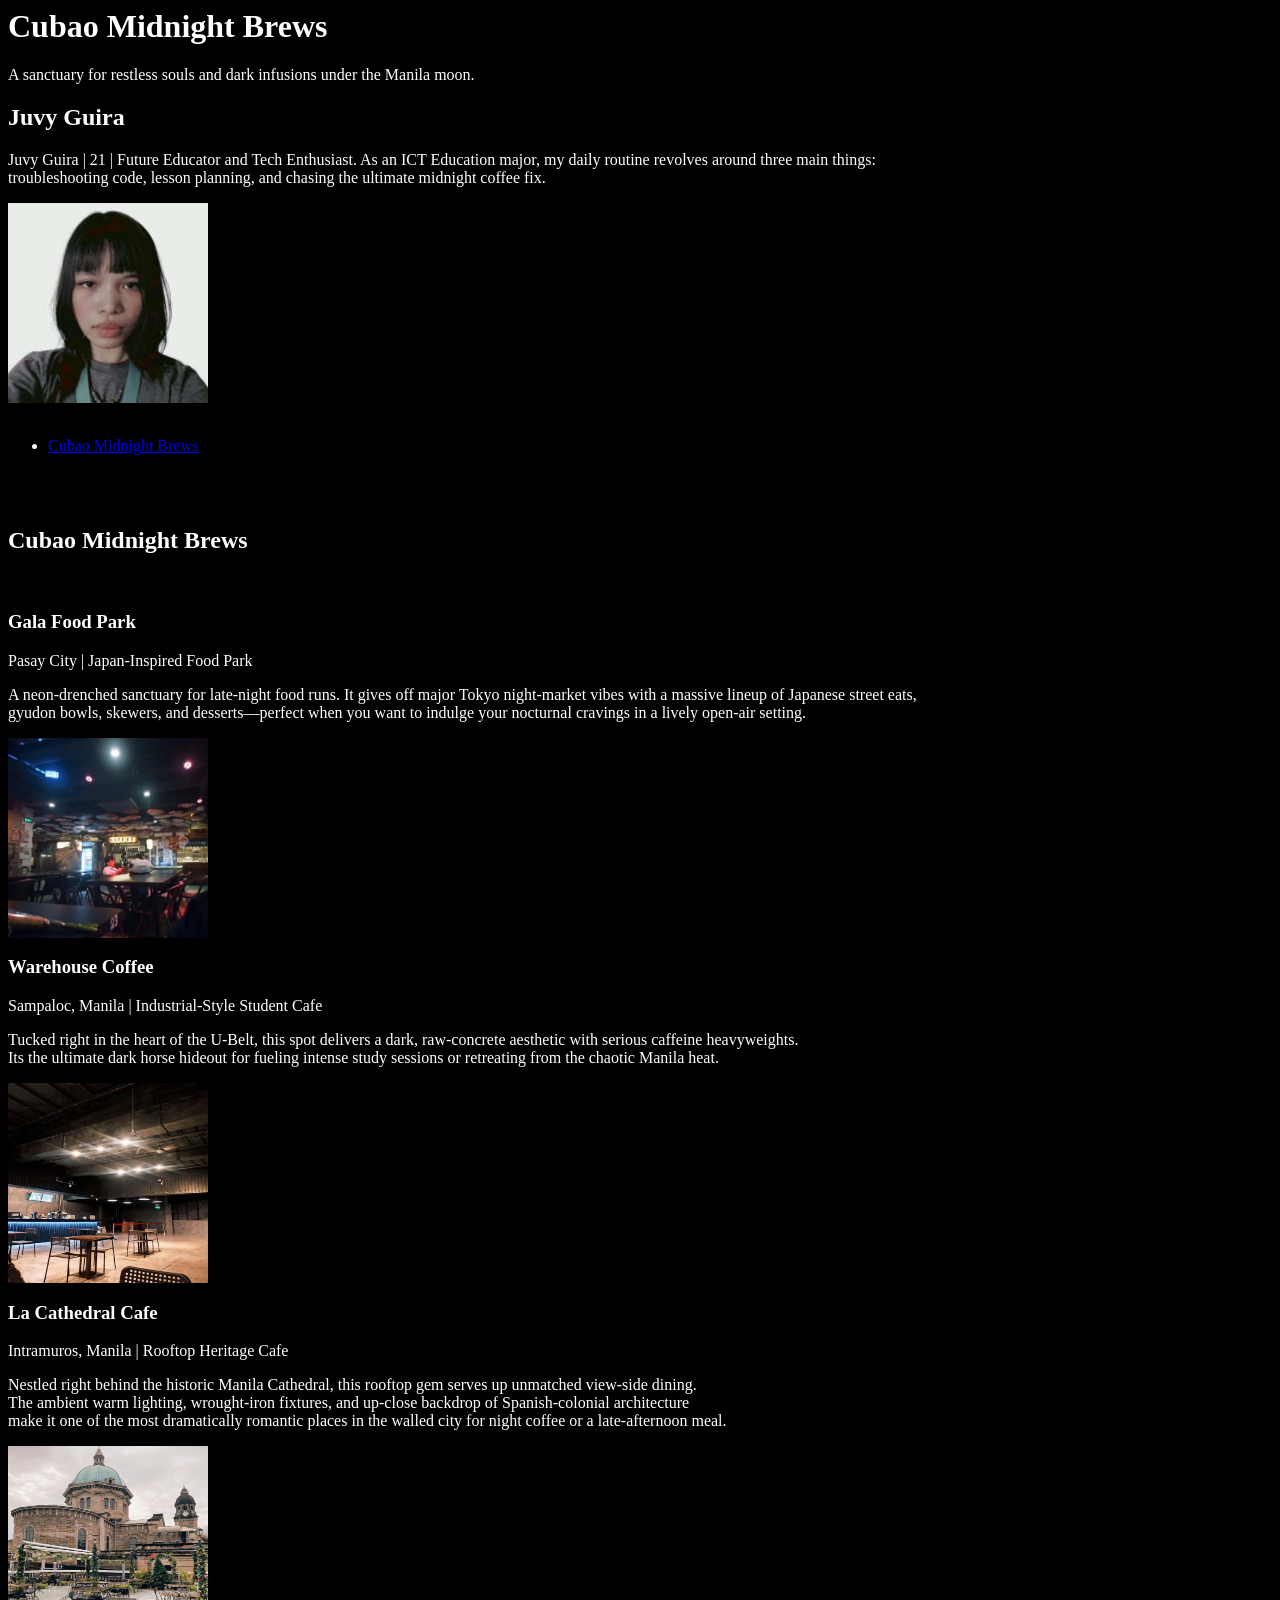
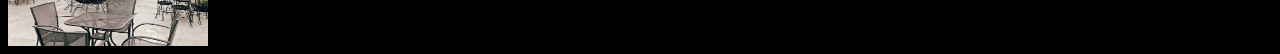
==== index.html @ b95cc6a6 "i added a background color and text color to the body of the HTML document. The background is set to" ====
<!-- the first part -->

<body style="background-color: black; color: white;"> </body>

    <h1>Cubao Midnight Brews</h1>
    <p>A sanctuary for restless souls and dark infusions under the Manila moon.</p>

    <section>
        <h2>Juvy Guira</h2>
        <p>Juvy Guira | 21 | Future Educator and Tech Enthusiast. As an ICT Education major, my daily routine revolves around three main things: 
            <br> troubleshooting code, lesson planning, and chasing the ultimate midnight coffee fix.</p>
        <img src="juvy_guira.jpg" alt="Juvy Guira" style="width:200px; height:200px;">
    </section>

    <br>

    <ul>
        <li><a href="https://coleentajima1405.github.io/cubao-midnight-brews/">Cubao Midnight Brews</a></li>
    </ul>
    <br>
     <br>

     <!-- the 2nd part | recommended places by me -->
     <h2>Cubao Midnight Brews</h2>
      <br>

      <article>
  <h3>Gala Food Park</h3>
  <p>Pasay City | Japan-Inspired Food Park</p>
  <p>A neon-drenched sanctuary for late-night food runs. It gives off major Tokyo night-market vibes with a massive lineup of Japanese street eats, 
    <br>gyudon bowls, skewers, and desserts—perfect when you want to indulge your nocturnal cravings in a lively open-air setting.</p>
  <img src="gala_food_park.jpg" alt="Gala Food Park" style="width:200px; height:200px;">
</article>

<article>
  <h3>Warehouse Coffee</h3>
  <p>Sampaloc, Manila | Industrial-Style Student Cafe</p>
  <p>Tucked right in the heart of the U-Belt, this spot delivers a dark, raw-concrete aesthetic with serious caffeine heavyweights. 
    <br> Its the ultimate dark horse hideout for fueling intense study sessions or retreating from the chaotic Manila heat.</p>
  <img src="warehouse_coffee.jpg" alt="Warehouse Coffee" style="width:200px; height:200px;">
</article>

<article>
  <h3>La Cathedral Cafe</h3>
  <p>Intramuros, Manila | Rooftop Heritage Cafe</p>
  <p>Nestled right behind the historic Manila Cathedral, this rooftop gem serves up unmatched view-side dining. 
    <br> The ambient warm lighting, wrought-iron fixtures, and up-close backdrop of Spanish-colonial architecture 
    <br>make it one of the most dramatically romantic places in the walled city for night coffee or a late-afternoon meal.</p>
  <img src="la_cathedral.jpg" alt="La Cathedral Cafe" style="width:200px; height:200px;">
</article>
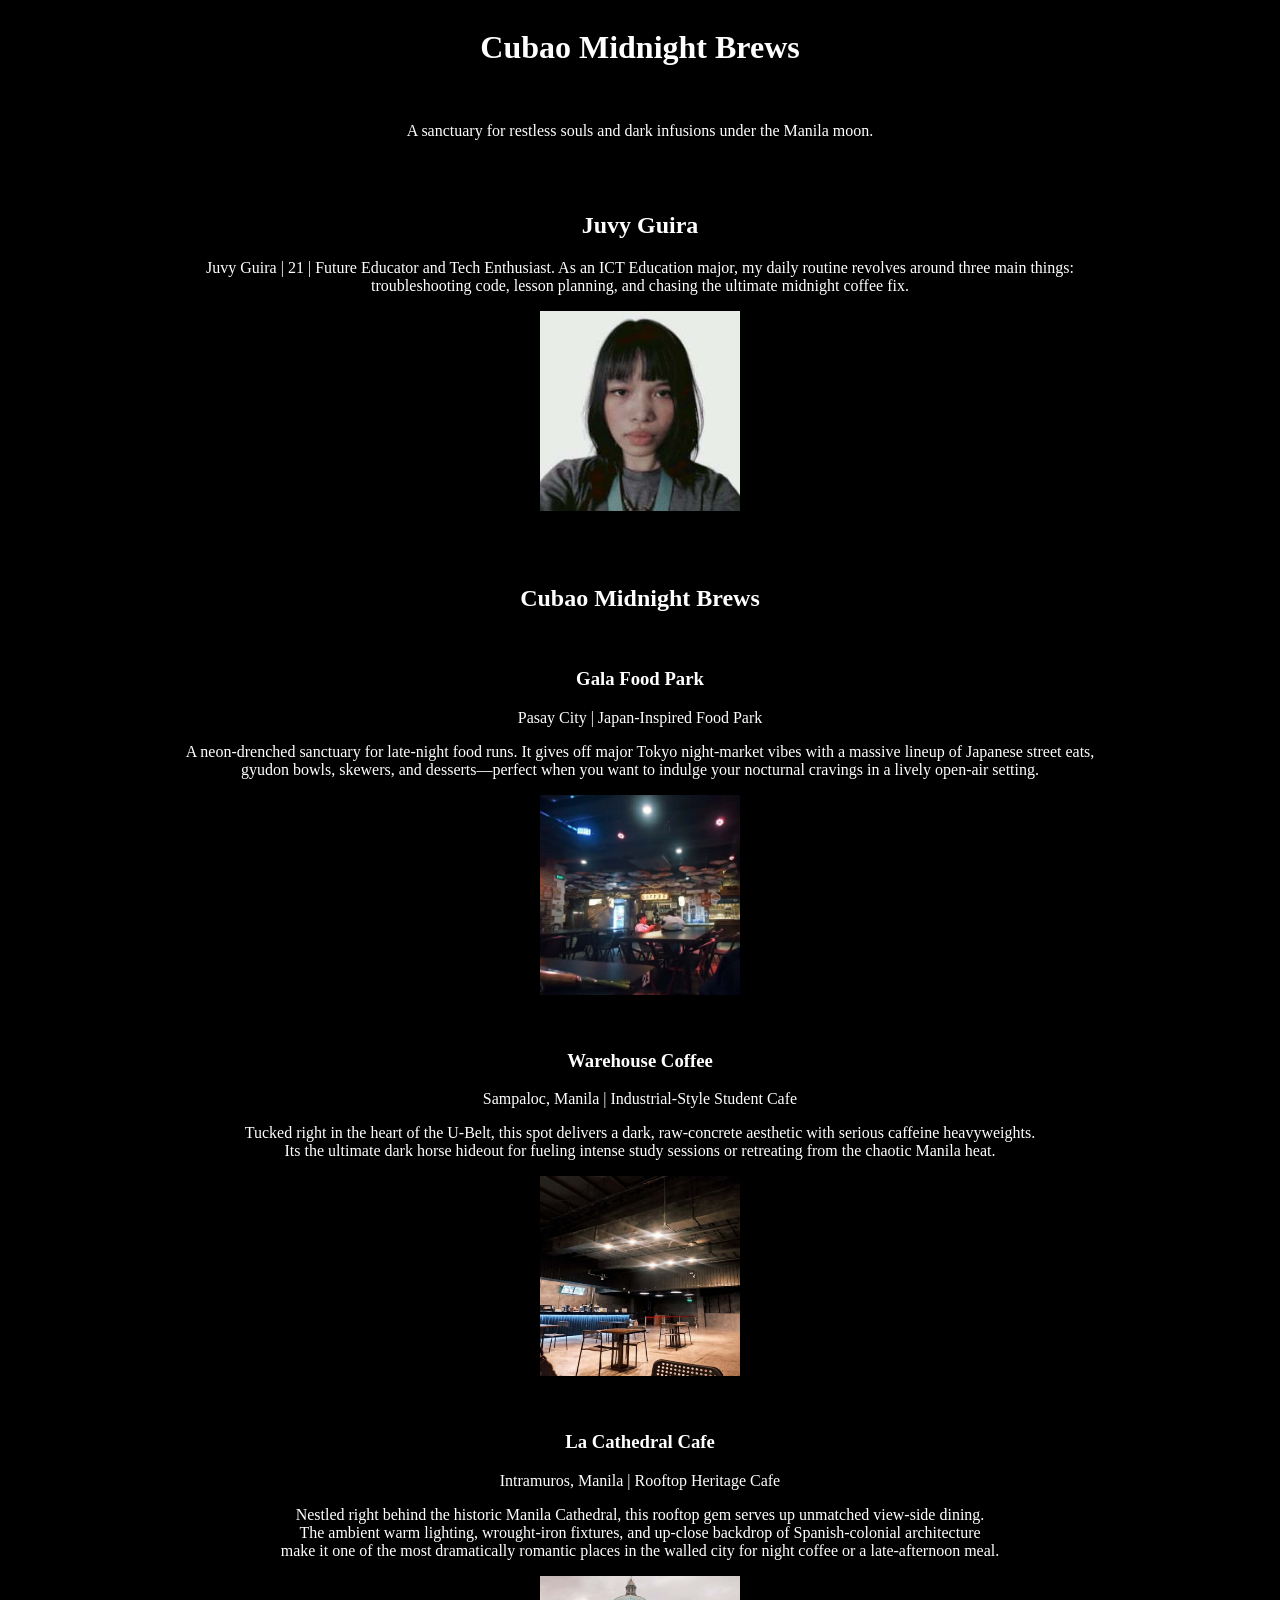
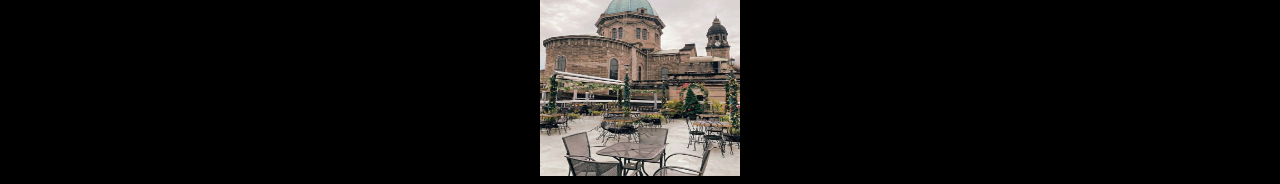
==== commit 04b09db2: "i fix the alignment of the text and added some line breaks to make it more visually appealing." ====
--- a/index.html
+++ b/index.html
@@ -1,24 +1,19 @@
 <!-- the first part -->
 
-<body style="background-color: black; color: white;"> </body>
+<body style="background-color: black; color: white; display: flex; flex-direction: column; align-items: center; text-align: center;"> </body>
 
     <h1>Cubao Midnight Brews</h1>
+         <br>
     <p>A sanctuary for restless souls and dark infusions under the Manila moon.</p>
 
     <section>
+      <br><br>
         <h2>Juvy Guira</h2>
         <p>Juvy Guira | 21 | Future Educator and Tech Enthusiast. As an ICT Education major, my daily routine revolves around three main things: 
             <br> troubleshooting code, lesson planning, and chasing the ultimate midnight coffee fix.</p>
         <img src="juvy_guira.jpg" alt="Juvy Guira" style="width:200px; height:200px;">
     </section>
-
-    <br>
-
-    <ul>
-        <li><a href="https://coleentajima1405.github.io/cubao-midnight-brews/">Cubao Midnight Brews</a></li>
-    </ul>
-    <br>
-     <br>
+    <br><br><br>
 
      <!-- the 2nd part | recommended places by me -->
      <h2>Cubao Midnight Brews</h2>
@@ -31,7 +26,7 @@
     <br>gyudon bowls, skewers, and desserts—perfect when you want to indulge your nocturnal cravings in a lively open-air setting.</p>
   <img src="gala_food_park.jpg" alt="Gala Food Park" style="width:200px; height:200px;">
 </article>
-
+<br><br>
 <article>
   <h3>Warehouse Coffee</h3>
   <p>Sampaloc, Manila | Industrial-Style Student Cafe</p>
@@ -39,7 +34,7 @@
     <br> Its the ultimate dark horse hideout for fueling intense study sessions or retreating from the chaotic Manila heat.</p>
   <img src="warehouse_coffee.jpg" alt="Warehouse Coffee" style="width:200px; height:200px;">
 </article>
-
+<br><br>
 <article>
   <h3>La Cathedral Cafe</h3>
   <p>Intramuros, Manila | Rooftop Heritage Cafe</p>
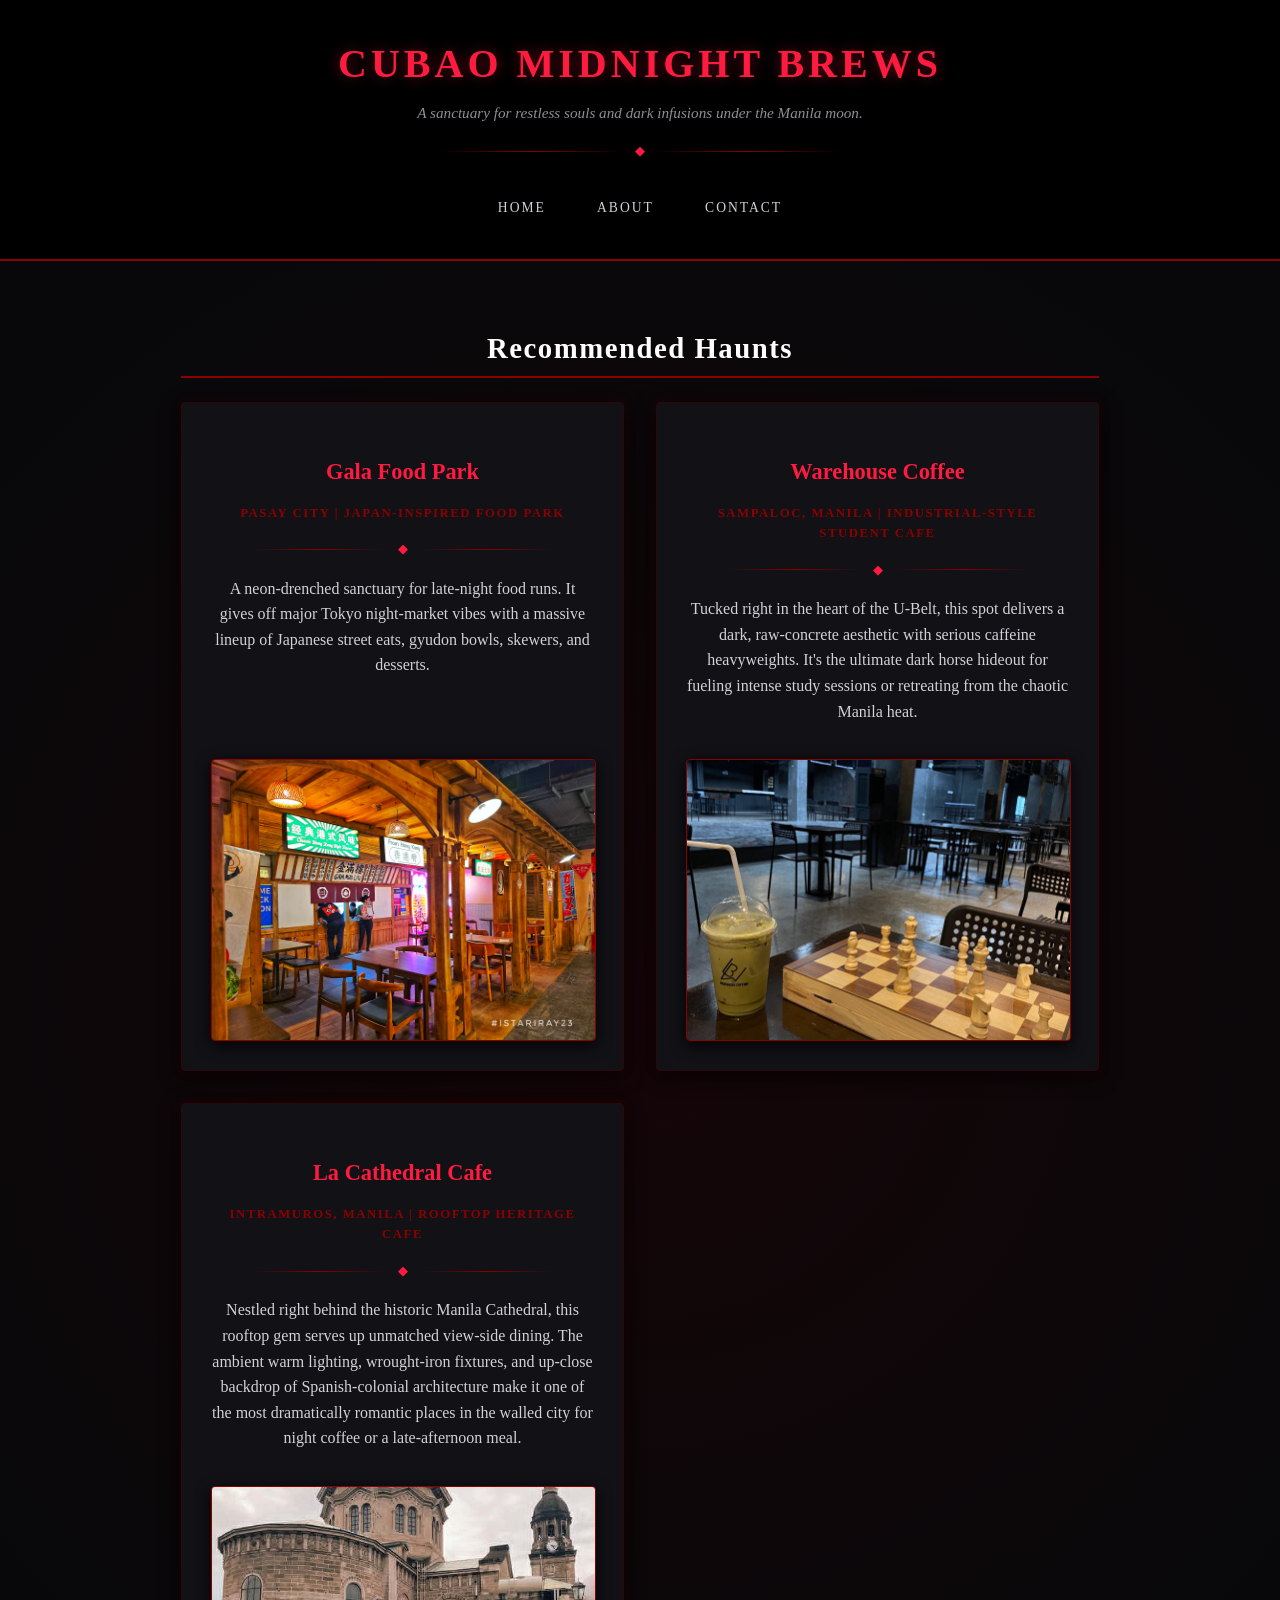
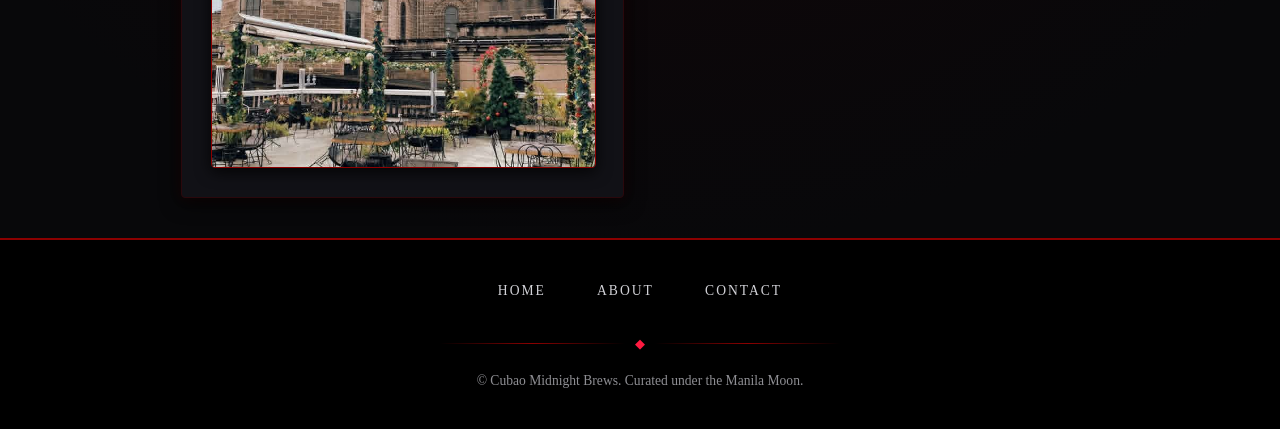
==== commit 9eda693a: "i fixed the card to connect to the correct image and also fixed the image in the gala-food-park.html" ====
--- a/index.html
+++ b/index.html
@@ -1,45 +1,283 @@
-<!-- the first part -->
-
-<body style="background-color: black; color: white; display: flex; flex-direction: column; align-items: center; text-align: center;"> </body>
-
+  <style> /* styles */
+    :root {
+      --bg-color: #08080a;
+      --card-bg: #111116;
+      --text-main: #d1d1d6;
+      --text-muted: #8e8e93;
+      --accent-crimson: #8b0000;
+      --accent-glow: #ff1a40;
+      --border-color: #2a080c;
+    }
+
+    body {
+      background-color: var(--bg-color);
+      background-image: radial-gradient(circle at center, #150508 0%, #08080a 70%);
+      color: var(--text-main);
+      font-family: 'Georgia', serif;
+      margin: 0;
+      padding: 0;
+      display: flex;
+      flex-direction: column;
+      align-items: center;
+      min-height: 100vh;
+      line-height: 1.6;
+    }
+
+    header {
+      width: 100%;
+      background: #000000;
+      border-bottom: 2px solid var(--accent-crimson);
+      padding: 2rem 1rem 1.5rem 1rem;
+      text-align: center;
+      box-sizing: border-box;
+    }
+
+    h1 {
+      font-size: 2.5rem;
+      color: var(--accent-glow);
+      text-transform: uppercase;
+      letter-spacing: 4px;
+      text-shadow: 0 0 15px rgba(255, 26, 64, 0.4);
+      margin: 0 0 0.3rem 0;
+    }
+
+    .tagline {
+      font-style: italic;
+      color: var(--text-muted);
+      margin: 0 0 1rem 0;
+      font-size: 0.95rem;
+    }
+
+    .gothic-divider {
+      display: flex;
+      align-items: center;
+      justify-content: center;
+      margin: 1rem auto;
+      width: 80%;
+      max-width: 400px;
+    }
+
+    .gothic-divider::before,
+    .gothic-divider::after {
+      content: '';
+      flex: 1;
+      height: 1px;
+      background: linear-gradient(to right, transparent, var(--accent-crimson), transparent);
+    }
+
+    .gothic-divider span {
+      color: var(--accent-glow);
+      padding: 0 10px;
+      font-size: 0.8rem;
+    }
+
+    nav {
+      width: 100%;
+      display: flex;
+      justify-content: center;
+    }
+
+    nav ul {
+      list-style: none;
+      padding: 0; /* fixes center offset */
+      margin: 1rem 0;
+      display: flex;
+      justify-content: center;
+      align-items: center;
+      gap: 2rem;
+    }
+
+    nav a {
+      color: var(--text-main);
+      text-decoration: none;
+      text-transform: uppercase;
+      font-size: 0.85rem;
+      letter-spacing: 2px;
+      padding: 0.3rem 0.6rem;
+      transition: all 0.3s ease;
+    }
+
+    nav a:hover {
+      color: var(--accent-glow);
+      border-bottom: 2px solid var(--accent-glow);
+      text-shadow: 0 0 8px rgba(255, 26, 64, 0.6);
+    }
+
+    main {
+      width: 100%;
+      max-width: 950px;
+      padding: 2.5rem 1rem;
+      box-sizing: border-box;
+      flex: 1;
+    }
+
+    h2 {
+      font-size: 1.8rem;
+      color: #ffffff;
+      border-bottom: 2px solid var(--accent-crimson);
+      padding-bottom: 0.3rem;
+      margin-bottom: 1.5rem;
+      letter-spacing: 1.5px;
+      text-align: center;
+    }
+
+    .location-tag {
+      font-size: 0.8rem;
+      text-transform: uppercase;
+      letter-spacing: 1.5px;
+      color: var(--accent-crimson);
+      font-weight: bold;
+      margin-bottom: 0.8rem;
+    }
+
+    .places-grid {
+      display: grid;
+      grid-template-columns: repeat(2, 1fr);
+      gap: 2rem;
+      width: 100%;
+    }
+
+    .places-grid article {
+      background: var(--card-bg);
+      border: 1px solid var(--border-color);
+      border-radius: 4px;
+      padding: 1.8rem;
+      box-sizing: border-box;
+      display: flex;
+      flex-direction: column;
+      justify-content: space-between;
+      text-align: center;
+      box-shadow: 0 4px 20px rgba(0, 0, 0, 0.9), 0 0 12px rgba(139, 0, 0, 0.2);
+      transition: transform 0.3s ease, box-shadow 0.3s ease, border-color 0.3s ease;
+    }
+
+    .places-grid article:hover {
+      transform: translateY(-4px);
+      box-shadow: 0 6px 25px rgba(0, 0, 0, 0.95), 0 0 18px rgba(255, 26, 64, 0.35);
+      border-color: var(--accent-crimson);
+    }
+
+    .places-grid h3 {
+      font-size: 1.4rem;
+      color: var(--accent-glow);
+      margin-bottom: 0.2rem;
+    }
+
+    .places-grid img {
+      width: 100%;
+      height: 280px;
+      object-fit: cover;
+      border-radius: 4px;
+      border: 1px solid var(--accent-crimson);
+      margin-top: 1.2rem;
+      box-shadow: 0 4px 15px rgba(0, 0, 0, 0.8);
+    }
+
+    /* FULL CARD CLICKABLE OVERLAY STYLES */
+    .clickable-card {
+      position: relative;
+    }
+
+    .card-title-link {
+      color: var(--accent-glow);
+      text-decoration: none;
+    }
+
+    .card-title-link::after {
+      content: "";
+      position: absolute;
+      top: 0;
+      right: 0;
+      bottom: 0;
+      left: 0;
+      z-index: 1;
+    }
+
+    footer {
+      width: 100%;
+      background: #000000;
+      border-top: 2px solid var(--accent-crimson);
+      text-align: center;
+      padding: 1.5rem 1rem;
+      font-size: 0.85rem;
+      color: var(--text-muted);
+      box-sizing: border-box;
+    }
+
+    @media (max-width: 768px) {
+      .places-grid {
+        grid-template-columns: 1fr;
+      }
+    }
+  </style>
+</head>
+<body>
+
+  <header>
     <h1>Cubao Midnight Brews</h1>
-         <br>
-    <p>A sanctuary for restless souls and dark infusions under the Manila moon.</p>
-
-    <section>
-      <br><br>
-        <h2>Juvy Guira</h2>
-        <p>Juvy Guira | 21 | Future Educator and Tech Enthusiast. As an ICT Education major, my daily routine revolves around three main things: 
-            <br> troubleshooting code, lesson planning, and chasing the ultimate midnight coffee fix.</p>
-        <img src="juvy_guira.jpg" alt="Juvy Guira" style="width:200px; height:200px;">
-    </section>
-    <br><br><br>
-
-     <!-- the 2nd part | recommended places by me -->
-     <h2>Cubao Midnight Brews</h2>
-      <br>
+    <p class="tagline">A sanctuary for restless souls and dark infusions under the Manila moon.</p>
+    
+    <div class="gothic-divider"><span>◆</span></div>
+
+    <nav>
+      <ul>
+        <li><a href="index.html">Home</a></li>
+        <li><a href="about.html">About</a></li>
+        <li><a href="contact.html">Contact</a></li>
+      </ul>
+    </nav>
+  </header>
+
+  <main>
+    <h2>Recommended Haunts</h2>
+
+    <div class="places-grid">
+      
+      <article class="clickable-card">
+        <div>
+          <h3>
+            <a href="places/gala-food-park.html" class="card-title-link">Gala Food Park</a>
+          </h3>
+          <p class="location-tag">Pasay City | Japan-Inspired Food Park</p>
+          <div class="gothic-divider"><span>◆</span></div>
+          <p>A neon-drenched sanctuary for late-night food runs. It gives off major Tokyo night-market vibes with a massive lineup of Japanese street eats, gyudon bowls, skewers, and desserts.</p>
+        </div>
+        <img src="images/gala_food_park.jpeg" alt="Gala Food Park">
+      </article>
 
       <article>
-  <h3>Gala Food Park</h3>
-  <p>Pasay City | Japan-Inspired Food Park</p>
-  <p>A neon-drenched sanctuary for late-night food runs. It gives off major Tokyo night-market vibes with a massive lineup of Japanese street eats, 
-    <br>gyudon bowls, skewers, and desserts—perfect when you want to indulge your nocturnal cravings in a lively open-air setting.</p>
-  <img src="gala_food_park.jpg" alt="Gala Food Park" style="width:200px; height:200px;">
-</article>
-<br><br>
-<article>
-  <h3>Warehouse Coffee</h3>
-  <p>Sampaloc, Manila | Industrial-Style Student Cafe</p>
-  <p>Tucked right in the heart of the U-Belt, this spot delivers a dark, raw-concrete aesthetic with serious caffeine heavyweights. 
-    <br> Its the ultimate dark horse hideout for fueling intense study sessions or retreating from the chaotic Manila heat.</p>
-  <img src="warehouse_coffee.jpg" alt="Warehouse Coffee" style="width:200px; height:200px;">
-</article>
-<br><br>
-<article>
-  <h3>La Cathedral Cafe</h3>
-  <p>Intramuros, Manila | Rooftop Heritage Cafe</p>
-  <p>Nestled right behind the historic Manila Cathedral, this rooftop gem serves up unmatched view-side dining. 
-    <br> The ambient warm lighting, wrought-iron fixtures, and up-close backdrop of Spanish-colonial architecture 
-    <br>make it one of the most dramatically romantic places in the walled city for night coffee or a late-afternoon meal.</p>
-  <img src="la_cathedral.jpg" alt="La Cathedral Cafe" style="width:200px; height:200px;">
-</article>+        <div>
+          <h3>Warehouse Coffee</h3>
+          <p class="location-tag">Sampaloc, Manila | Industrial-Style Student Cafe</p>
+          <div class="gothic-divider"><span>◆</span></div>
+          <p>Tucked right in the heart of the U-Belt, this spot delivers a dark, raw-concrete aesthetic with serious caffeine heavyweights. It's the ultimate dark horse hideout for fueling intense study sessions or retreating from the chaotic Manila heat.</p>
+        </div>
+        <img src="images/warehouse_coffee.jpg" alt="Warehouse Coffee">
+      </article>
+
+      <article>
+        <div>
+          <h3>La Cathedral Cafe</h3>
+          <p class="location-tag">Intramuros, Manila | Rooftop Heritage Cafe</p>
+          <div class="gothic-divider"><span>◆</span></div>
+          <p>Nestled right behind the historic Manila Cathedral, this rooftop gem serves up unmatched view-side dining. The ambient warm lighting, wrought-iron fixtures, and up-close backdrop of Spanish-colonial architecture make it one of the most dramatically romantic places in the walled city for night coffee or a late-afternoon meal.</p>
+        </div>
+        <img src="images/la_cathedral.jpg" alt="La Cathedral Cafe">
+      </article>
+    </div>
+  </main>
+
+  <footer>
+    <nav>
+      <ul>
+        <li><a href="index.html">Home</a></li>
+        <li><a href="about.html">About</a></li>
+        <li><a href="contact.html">Contact</a></li>
+      </ul>
+    </nav>
+    <div class="gothic-divider"><span>◆</span></div>
+    <p>&copy; Cubao Midnight Brews. Curated under the Manila Moon.</p>
+  </footer>
+
+</body>
+</html>
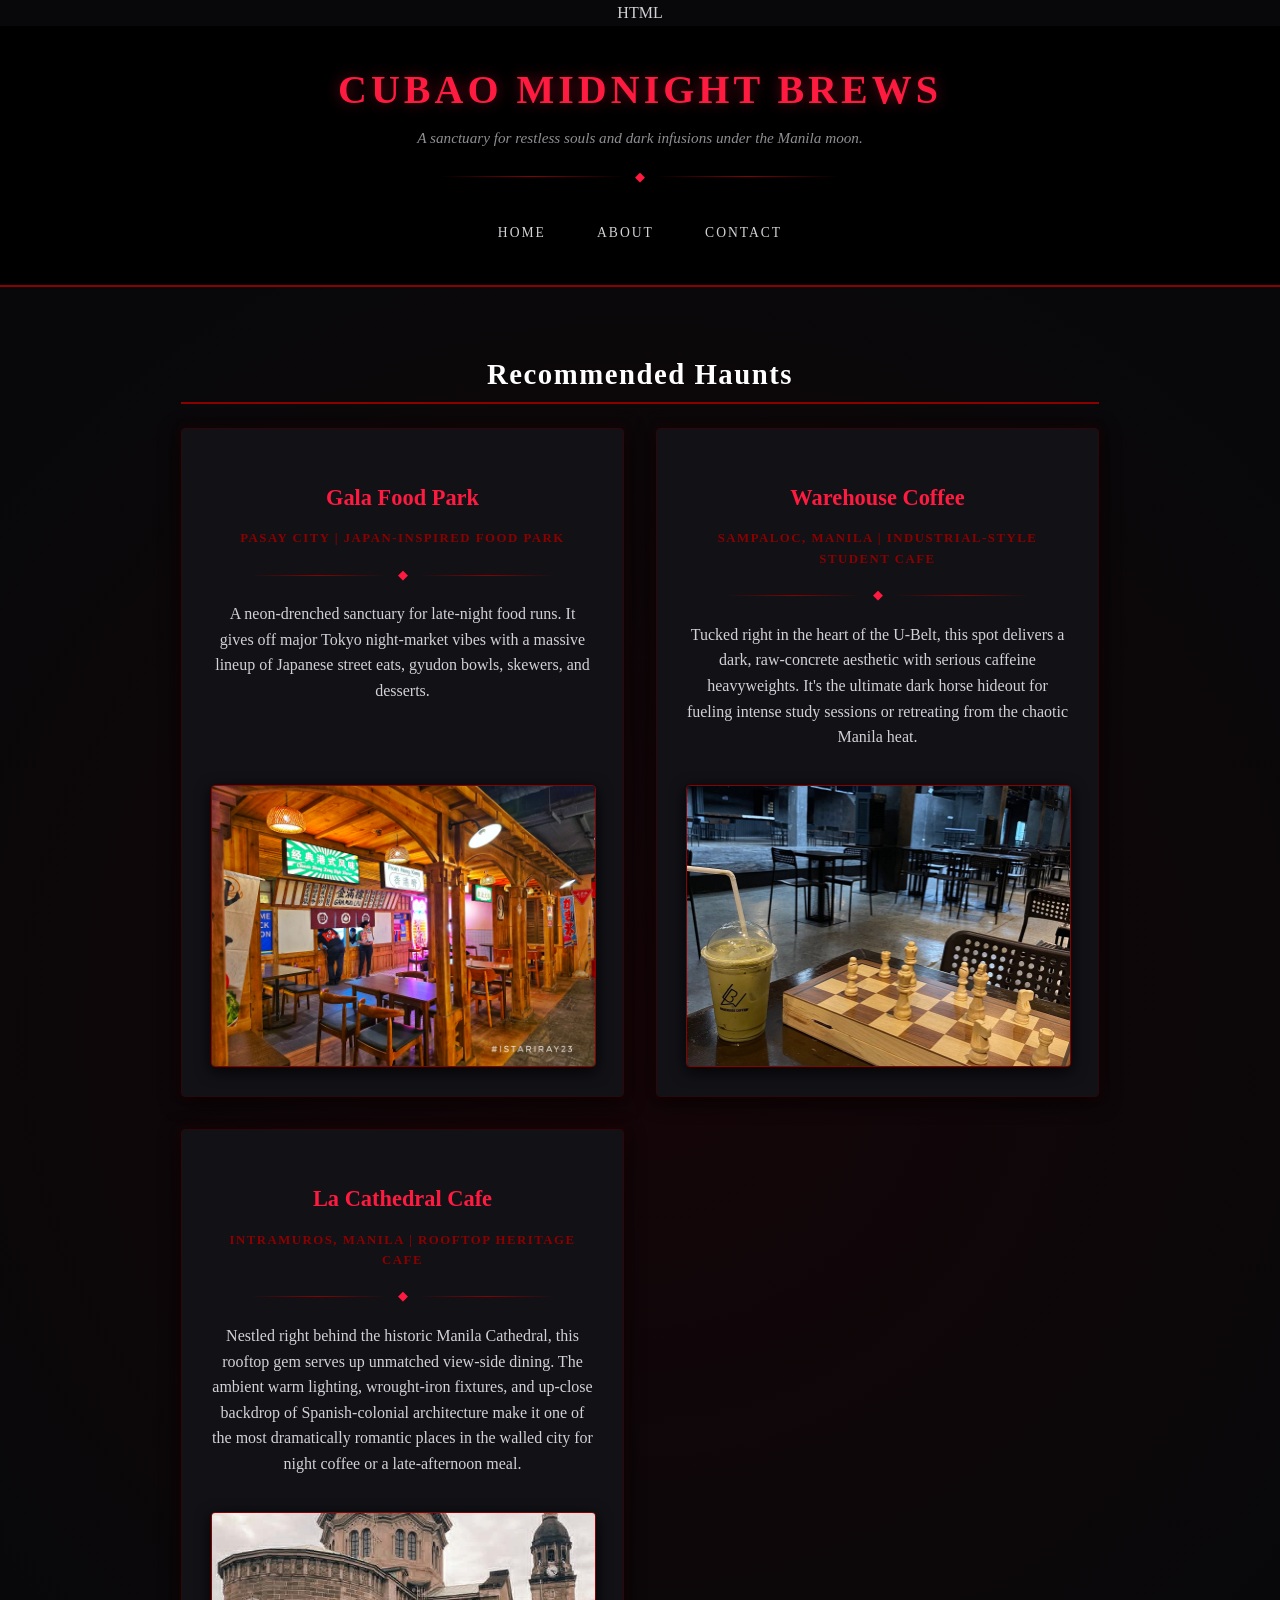
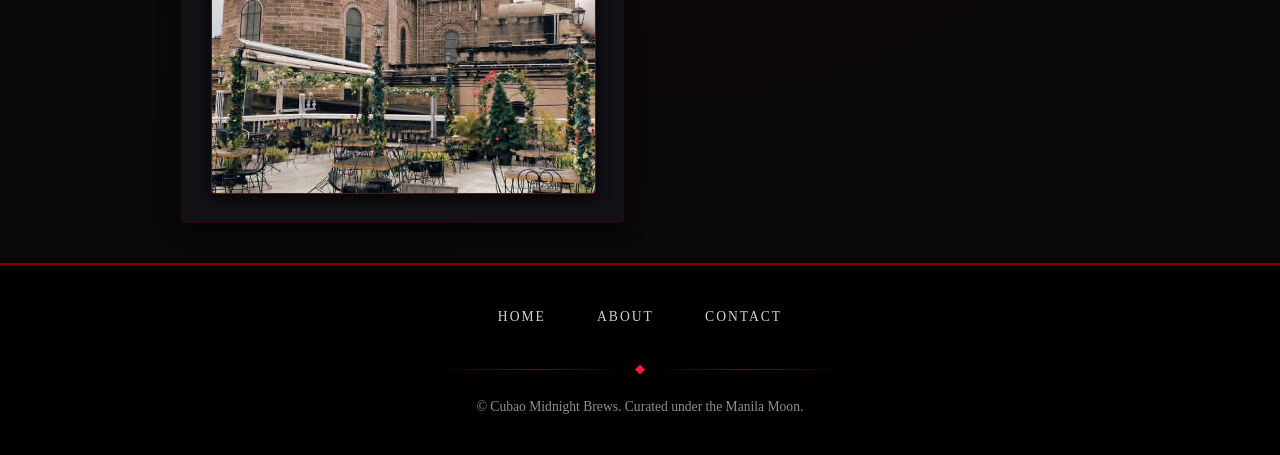
==== commit 81ba8d86: "fixed some href issues" ====
--- a/index.html
+++ b/index.html
@@ -1,3 +1,10 @@
+HTML
+<!DOCTYPE html>
+<html lang="en">
+<head>
+  <meta charset="UTF-8">
+  <meta name="viewport" content="width=device-width, initial-scale=1.0">
+  <title>Cubao Midnight Brews</title>
   <style> /* styles */
     :root {
       --bg-color: #08080a;
@@ -245,9 +252,11 @@
         <img src="images/gala_food_park.jpeg" alt="Gala Food Park">
       </article>
 
-      <article>
+      <article class="clickable-card">
         <div>
-          <h3>Warehouse Coffee</h3>
+          <h3>
+            <a href="places/warehouse-coffee.html" class="card-title-link">Warehouse Coffee</a>
+          </h3>
           <p class="location-tag">Sampaloc, Manila | Industrial-Style Student Cafe</p>
           <div class="gothic-divider"><span>◆</span></div>
           <p>Tucked right in the heart of the U-Belt, this spot delivers a dark, raw-concrete aesthetic with serious caffeine heavyweights. It's the ultimate dark horse hideout for fueling intense study sessions or retreating from the chaotic Manila heat.</p>
@@ -255,9 +264,11 @@
         <img src="images/warehouse_coffee.jpg" alt="Warehouse Coffee">
       </article>
 
-      <article>
+      <article class="clickable-card">
         <div>
-          <h3>La Cathedral Cafe</h3>
+          <h3>
+            <a href="places/la-cathedral.html" class="card-title-link">La Cathedral Cafe</a>
+          </h3>
           <p class="location-tag">Intramuros, Manila | Rooftop Heritage Cafe</p>
           <div class="gothic-divider"><span>◆</span></div>
           <p>Nestled right behind the historic Manila Cathedral, this rooftop gem serves up unmatched view-side dining. The ambient warm lighting, wrought-iron fixtures, and up-close backdrop of Spanish-colonial architecture make it one of the most dramatically romantic places in the walled city for night coffee or a late-afternoon meal.</p>
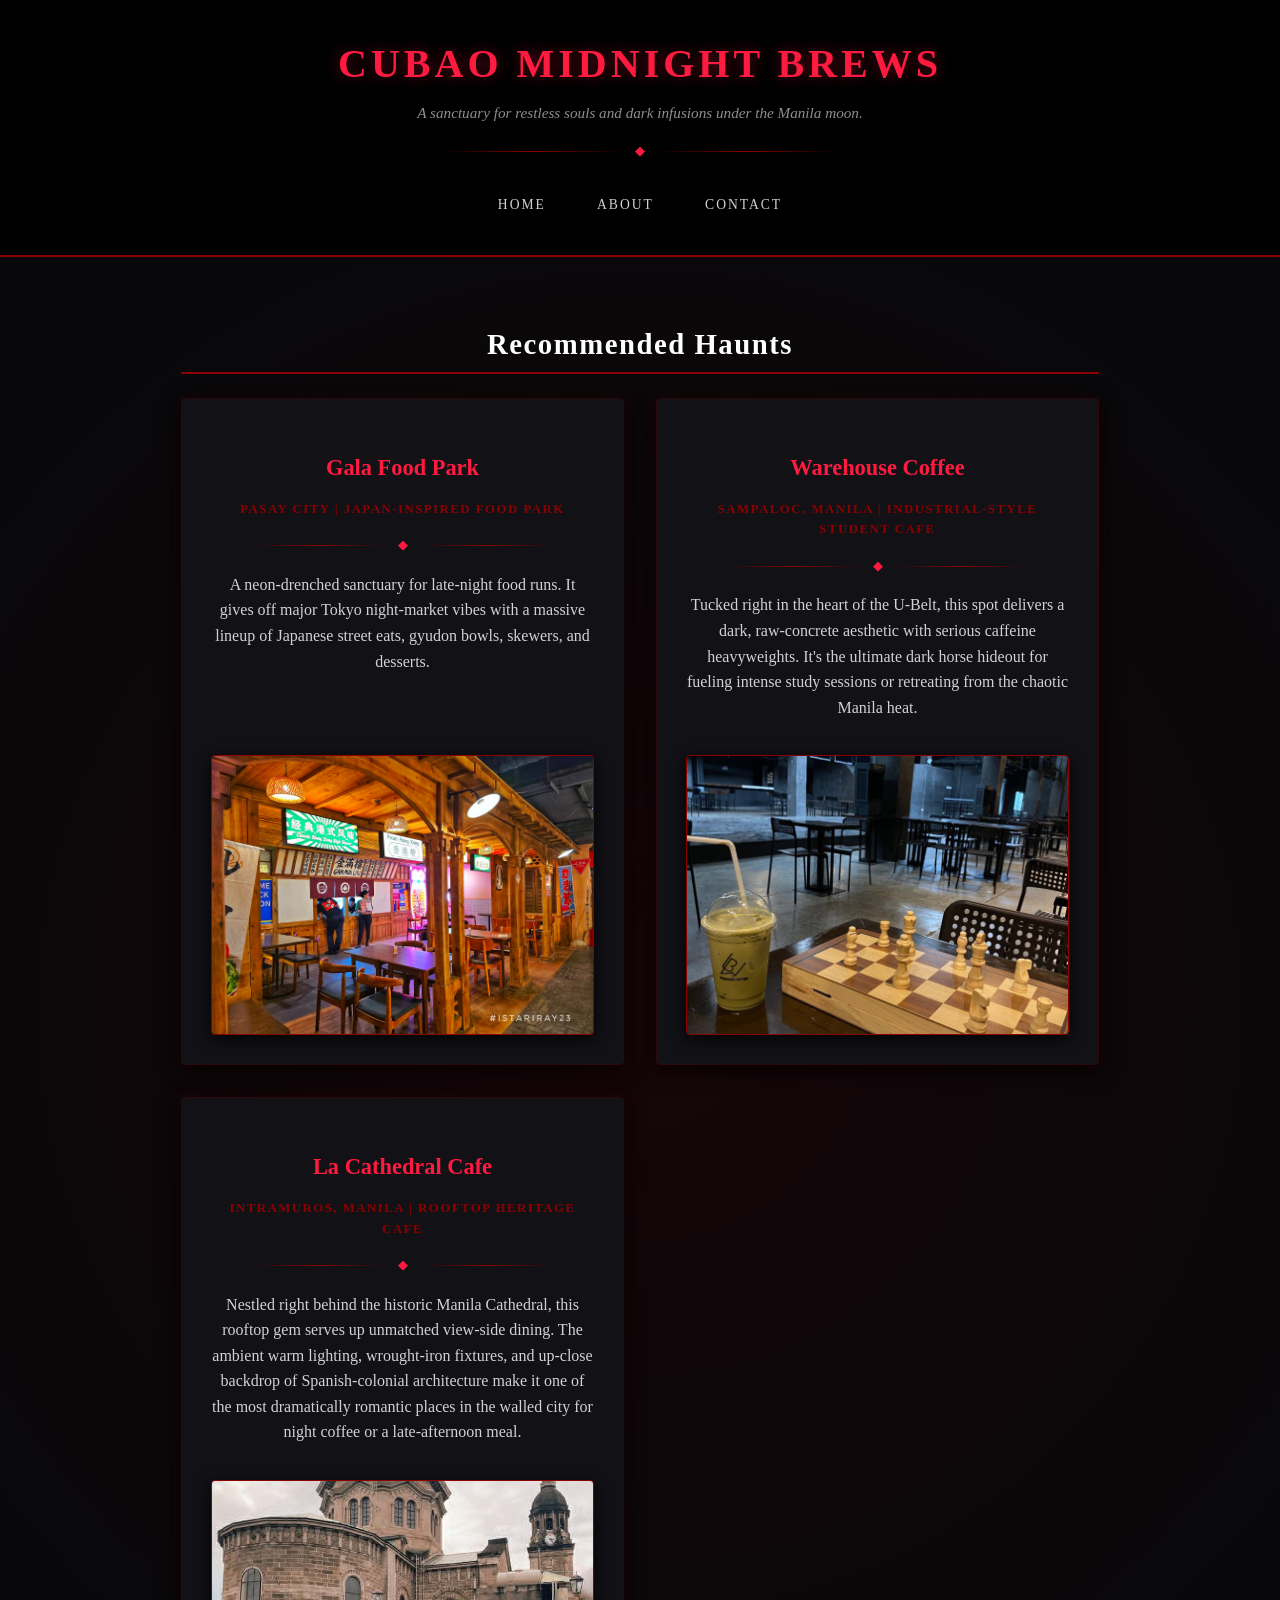
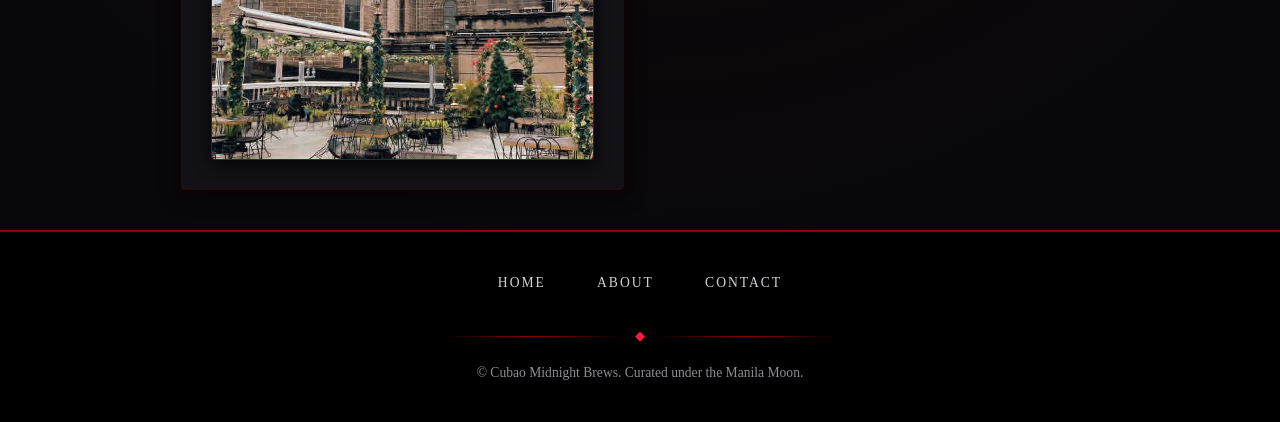
==== commit b63a4ac1: "added a new CSS file named "style.css" to the project, which contains styles for the navigation bar " ====
--- a/index.html
+++ b/index.html
@@ -1,223 +1,7 @@
-HTML
-<!DOCTYPE html>
-<html lang="en">
 <head>
-  <meta charset="UTF-8">
-  <meta name="viewport" content="width=device-width, initial-scale=1.0">
-  <title>Cubao Midnight Brews</title>
-  <style> /* styles */
-    :root {
-      --bg-color: #08080a;
-      --card-bg: #111116;
-      --text-main: #d1d1d6;
-      --text-muted: #8e8e93;
-      --accent-crimson: #8b0000;
-      --accent-glow: #ff1a40;
-      --border-color: #2a080c;
-    }
+  <link rel="stylesheet" href="style.css">
+</head>
 
-    body {
-      background-color: var(--bg-color);
-      background-image: radial-gradient(circle at center, #150508 0%, #08080a 70%);
-      color: var(--text-main);
-      font-family: 'Georgia', serif;
-      margin: 0;
-      padding: 0;
-      display: flex;
-      flex-direction: column;
-      align-items: center;
-      min-height: 100vh;
-      line-height: 1.6;
-    }
-
-    header {
-      width: 100%;
-      background: #000000;
-      border-bottom: 2px solid var(--accent-crimson);
-      padding: 2rem 1rem 1.5rem 1rem;
-      text-align: center;
-      box-sizing: border-box;
-    }
-
-    h1 {
-      font-size: 2.5rem;
-      color: var(--accent-glow);
-      text-transform: uppercase;
-      letter-spacing: 4px;
-      text-shadow: 0 0 15px rgba(255, 26, 64, 0.4);
-      margin: 0 0 0.3rem 0;
-    }
-
-    .tagline {
-      font-style: italic;
-      color: var(--text-muted);
-      margin: 0 0 1rem 0;
-      font-size: 0.95rem;
-    }
-
-    .gothic-divider {
-      display: flex;
-      align-items: center;
-      justify-content: center;
-      margin: 1rem auto;
-      width: 80%;
-      max-width: 400px;
-    }
-
-    .gothic-divider::before,
-    .gothic-divider::after {
-      content: '';
-      flex: 1;
-      height: 1px;
-      background: linear-gradient(to right, transparent, var(--accent-crimson), transparent);
-    }
-
-    .gothic-divider span {
-      color: var(--accent-glow);
-      padding: 0 10px;
-      font-size: 0.8rem;
-    }
-
-    nav {
-      width: 100%;
-      display: flex;
-      justify-content: center;
-    }
-
-    nav ul {
-      list-style: none;
-      padding: 0; /* fixes center offset */
-      margin: 1rem 0;
-      display: flex;
-      justify-content: center;
-      align-items: center;
-      gap: 2rem;
-    }
-
-    nav a {
-      color: var(--text-main);
-      text-decoration: none;
-      text-transform: uppercase;
-      font-size: 0.85rem;
-      letter-spacing: 2px;
-      padding: 0.3rem 0.6rem;
-      transition: all 0.3s ease;
-    }
-
-    nav a:hover {
-      color: var(--accent-glow);
-      border-bottom: 2px solid var(--accent-glow);
-      text-shadow: 0 0 8px rgba(255, 26, 64, 0.6);
-    }
-
-    main {
-      width: 100%;
-      max-width: 950px;
-      padding: 2.5rem 1rem;
-      box-sizing: border-box;
-      flex: 1;
-    }
-
-    h2 {
-      font-size: 1.8rem;
-      color: #ffffff;
-      border-bottom: 2px solid var(--accent-crimson);
-      padding-bottom: 0.3rem;
-      margin-bottom: 1.5rem;
-      letter-spacing: 1.5px;
-      text-align: center;
-    }
-
-    .location-tag {
-      font-size: 0.8rem;
-      text-transform: uppercase;
-      letter-spacing: 1.5px;
-      color: var(--accent-crimson);
-      font-weight: bold;
-      margin-bottom: 0.8rem;
-    }
-
-    .places-grid {
-      display: grid;
-      grid-template-columns: repeat(2, 1fr);
-      gap: 2rem;
-      width: 100%;
-    }
-
-    .places-grid article {
-      background: var(--card-bg);
-      border: 1px solid var(--border-color);
-      border-radius: 4px;
-      padding: 1.8rem;
-      box-sizing: border-box;
-      display: flex;
-      flex-direction: column;
-      justify-content: space-between;
-      text-align: center;
-      box-shadow: 0 4px 20px rgba(0, 0, 0, 0.9), 0 0 12px rgba(139, 0, 0, 0.2);
-      transition: transform 0.3s ease, box-shadow 0.3s ease, border-color 0.3s ease;
-    }
-
-    .places-grid article:hover {
-      transform: translateY(-4px);
-      box-shadow: 0 6px 25px rgba(0, 0, 0, 0.95), 0 0 18px rgba(255, 26, 64, 0.35);
-      border-color: var(--accent-crimson);
-    }
-
-    .places-grid h3 {
-      font-size: 1.4rem;
-      color: var(--accent-glow);
-      margin-bottom: 0.2rem;
-    }
-
-    .places-grid img {
-      width: 100%;
-      height: 280px;
-      object-fit: cover;
-      border-radius: 4px;
-      border: 1px solid var(--accent-crimson);
-      margin-top: 1.2rem;
-      box-shadow: 0 4px 15px rgba(0, 0, 0, 0.8);
-    }
-
-    /* FULL CARD CLICKABLE OVERLAY STYLES */
-    .clickable-card {
-      position: relative;
-    }
-
-    .card-title-link {
-      color: var(--accent-glow);
-      text-decoration: none;
-    }
-
-    .card-title-link::after {
-      content: "";
-      position: absolute;
-      top: 0;
-      right: 0;
-      bottom: 0;
-      left: 0;
-      z-index: 1;
-    }
-
-    footer {
-      width: 100%;
-      background: #000000;
-      border-top: 2px solid var(--accent-crimson);
-      text-align: center;
-      padding: 1.5rem 1rem;
-      font-size: 0.85rem;
-      color: var(--text-muted);
-      box-sizing: border-box;
-    }
-
-    @media (max-width: 768px) {
-      .places-grid {
-        grid-template-columns: 1fr;
-      }
-    }
-  </style>
-</head>
 <body>
 
   <header>
--- a/style.css
+++ b/style.css
@@ -0,0 +1,440 @@
+/* variables */
+:root {
+  --bg-color: #08080a;
+  --card-bg: #111116;
+  --text-main: #d1d1d6;
+  --text-muted: #8e8e93;
+  --accent-crimson: #8b0000;
+  --accent-glow: #ff1a40;
+  --border-color: #2a080c;
+}
+
+/* base styles */
+*, *::before, *::after {
+  box-sizing: border-box;
+}
+
+body {
+  background-color: var(--bg-color);
+  background-image: radial-gradient(circle at center, #150508 0%, #08080a 70%);
+  color: var(--text-main);
+  font-family: 'Georgia', serif;
+  margin: 0;
+  padding: 0;
+  display: flex;
+  flex-direction: column;
+  align-items: center;
+  min-height: 100vh;
+  line-height: 1.6;
+}
+
+h1 {
+  font-size: 2.5rem;
+  color: var(--accent-glow);
+  text-transform: uppercase;
+  letter-spacing: 4px;
+  text-shadow: 0 0 15px rgba(255, 26, 64, 0.4);
+  margin: 0 0 0.3rem 0;
+}
+
+h2 {
+  font-size: 1.8rem;
+  color: #ffffff;
+  border-bottom: 2px solid var(--accent-crimson);
+  padding-bottom: 0.3rem;
+  margin-bottom: 1.5rem;
+  letter-spacing: 1.5px;
+  text-align: center;
+}
+
+.tagline {
+  font-style: italic;
+  color: var(--text-muted);
+  margin: 0 0 1rem 0;
+  font-size: 0.95rem;
+}
+
+.gothic-divider {
+  display: flex;
+  align-items: center;
+  justify-content: center;
+  margin: 1rem auto;
+  width: 80%;
+  max-width: 400px;
+}
+
+.gothic-divider::before,
+.gothic-divider::after {
+  content: '';
+  flex: 1;
+  height: 1px;
+  background: linear-gradient(to right, transparent, var(--accent-crimson), transparent);
+}
+
+.gothic-divider span {
+  color: var(--accent-glow);
+  padding: 0 10px;
+  font-size: 0.8rem;
+}
+
+/* layout regions */
+header {
+  width: 100%;
+  background: #000000;
+  border-bottom: 2px solid var(--accent-crimson);
+  padding: 2rem 1rem 1.5rem 1rem;
+  text-align: center;
+}
+
+main {
+  width: 100%;
+  max-width: 950px;
+  padding: 2.5rem 1rem;
+  flex: 1 0 auto;
+}
+
+footer {
+  width: 100%;
+  background: #000000;
+  border-top: 2px solid var(--accent-crimson);
+  text-align: center;
+  padding: 1.5rem 1rem;
+  font-size: 0.85rem;
+  color: var(--text-muted);
+  margin-top: auto;
+}
+
+/* navigation */
+nav {
+  width: 100%;
+  display: flex;
+  justify-content: center;
+}
+
+nav ul {
+  list-style: none;
+  padding: 0;
+  margin: 1rem 0;
+  display: flex;
+  justify-content: center;
+  align-items: center;
+  gap: 2rem;
+}
+
+nav li {
+  display: inline-block;
+}
+
+nav a {
+  color: var(--text-main);
+  text-decoration: none;
+  text-transform: uppercase;
+  font-size: 0.85rem;
+  letter-spacing: 2px;
+  padding: 0.3rem 0.6rem;
+  transition: all 0.3s ease;
+}
+
+nav a:hover,
+nav a:focus {
+  color: var(--accent-glow);
+  border-bottom: 2px solid var(--accent-glow);
+  text-shadow: 0 0 8px rgba(255, 26, 64, 0.6);
+  outline: none;
+}
+
+/* components */
+/* index grid & entry cards */
+.location-tag {
+  font-size: 0.8rem;
+  text-transform: uppercase;
+  letter-spacing: 1.5px;
+  color: var(--accent-crimson);
+  font-weight: bold;
+  margin-bottom: 0.8rem;
+  text-align: center;
+}
+
+.places-grid {
+  display: grid;
+  grid-template-columns: repeat(2, 1fr);
+  gap: 2rem;
+  width: 100%;
+}
+
+.places-grid article {
+  background: var(--card-bg);
+  border: 1px solid var(--border-color);
+  border-radius: 4px;
+  padding: 1.8rem;
+  display: flex;
+  flex-direction: column;
+  justify-content: space-between;
+  text-align: center;
+  box-shadow: 0 4px 20px rgba(0, 0, 0, 0.9), 0 0 12px rgba(139, 0, 0, 0.2);
+  transition: transform 0.3s ease, box-shadow 0.3s ease, border-color 0.3s ease;
+}
+
+.places-grid article:hover {
+  transform: translateY(-4px);
+  box-shadow: 0 6px 25px rgba(0, 0, 0, 0.95), 0 0 18px rgba(255, 26, 64, 0.35);
+  border-color: var(--accent-crimson);
+}
+
+.places-grid h3 {
+  font-size: 1.4rem;
+  color: var(--accent-glow);
+  margin-bottom: 0.2rem;
+}
+
+.places-grid img {
+  width: 100%;
+  height: 280px;
+  object-fit: cover;
+  border-radius: 4px;
+  border: 1px solid var(--accent-crimson);
+  margin-top: 1.2rem;
+  box-shadow: 0 4px 15px rgba(0, 0, 0, 0.8);
+}
+
+.clickable-card {
+  position: relative;
+}
+
+.card-title-link {
+  color: var(--accent-glow);
+  text-decoration: none;
+}
+
+.card-title-link::after {
+  content: "";
+  position: absolute;
+  top: 0;
+  right: 0;
+  bottom: 0;
+  left: 0;
+  z-index: 1;
+}
+
+/* about, place detail, & form cards */
+.about-card,
+.detail-card,
+.contact-card,
+.form-card {
+  background: var(--card-bg);
+  border: 1px solid var(--border-color);
+  border-radius: 4px;
+  padding: 2.5rem;
+  box-shadow: 0 4px 20px rgba(0, 0, 0, 0.9), 0 0 12px rgba(139, 0, 0, 0.2);
+}
+
+.about-card,
+.contact-card {
+  display: flex;
+  flex-direction: column;
+  align-items: center;
+}
+
+.about-card p,
+.description {
+  text-align: justify;
+  margin-bottom: 1.2rem;
+  font-size: 1.05rem;
+}
+
+.about-card img {
+  width: 260px;
+  height: 260px;
+  object-fit: cover;
+  border-radius: 8px;
+  border: 2px solid var(--accent-crimson);
+  margin: 1.5rem 0;
+  box-shadow: 0 0 20px rgba(255, 26, 64, 0.25);
+}
+
+.contact-card img {
+  width: 150px;
+  height: 150px;
+  object-fit: cover;
+  border-radius: 50%;
+  border: 2px solid var(--accent-crimson);
+  margin: 0.5rem 0 1.5rem 0;
+  box-shadow: 0 0 15px rgba(255, 26, 64, 0.3);
+}
+
+.hero-image {
+  width: 100%;
+  max-height: 450px;
+  object-fit: cover;
+  border-radius: 4px;
+  border: 2px solid var(--accent-crimson);
+  margin: 1.5rem 0;
+  box-shadow: 0 0 20px rgba(255, 26, 64, 0.2);
+}
+
+/* tables */
+.details-table {
+  width: 100%;
+  border-collapse: collapse;
+  margin-top: 2rem;
+  background: #0d0d11;
+  border: 1px solid var(--border-color);
+}
+
+.details-table th,
+.details-table td {
+  padding: 0.8rem 1.2rem;
+  text-align: left;
+  border-bottom: 1px solid var(--border-color);
+}
+
+.details-table th {
+  background: #180508;
+  color: var(--accent-glow);
+  text-transform: uppercase;
+  font-size: 0.85rem;
+  letter-spacing: 1px;
+  width: 30%;
+}
+
+.details-table td {
+  color: var(--text-main);
+  font-size: 0.95rem;
+}
+
+/* forms & buttons */
+form {
+  width: 100%;
+  display: flex;
+  flex-direction: column;
+  gap: 1.2rem;
+}
+
+fieldset {
+  border: 1px solid var(--border-color);
+  border-radius: 4px;
+  padding: 1.5rem;
+  background: #0d0d11;
+  margin: 0;
+}
+
+legend {
+  color: var(--accent-glow);
+  text-transform: uppercase;
+  font-size: 0.85rem;
+  letter-spacing: 1.5px;
+  padding: 0 0.5rem;
+  font-weight: bold;
+}
+
+.form-group {
+  display: flex;
+  flex-direction: column;
+  gap: 0.4rem;
+}
+
+label {
+  color: var(--text-main);
+  font-size: 0.9rem;
+  letter-spacing: 0.5px;
+  cursor: pointer;
+}
+
+input[type="text"],
+input[type="email"],
+select,
+textarea {
+  width: 100%;
+  background: #050507;
+  border: 1px solid var(--border-color);
+  color: #ffffff;
+  padding: 0.75rem;
+  border-radius: 4px;
+  font-family: inherit;
+  font-size: 0.95rem;
+  transition: border-color 0.3s ease, box-shadow 0.3s ease;
+}
+
+select option {
+  background: #111116;
+  color: #ffffff;
+}
+
+input[type="text"]:focus,
+input[type="email"]:focus,
+select:focus,
+textarea:focus {
+  outline: none;
+  border-color: var(--accent-glow);
+  box-shadow: 0 0 8px rgba(255, 26, 64, 0.4);
+}
+
+textarea {
+  resize: vertical;
+  min-height: 120px;
+}
+
+.options-list {
+  display: flex;
+  flex-direction: column;
+  gap: 0.6rem;
+  margin-top: 0.5rem;
+}
+
+.option-label {
+  display: flex;
+  align-items: center;
+  gap: 0.6rem;
+  cursor: pointer;
+  font-size: 0.95rem;
+}
+
+.option-label input {
+  accent-color: var(--accent-glow);
+  cursor: pointer;
+}
+
+.submit-btn,
+.suggest-btn {
+  display: inline-block;
+  width: 100%;
+  background: var(--card-bg);
+  color: var(--accent-glow);
+  border: 1px solid var(--accent-crimson);
+  padding: 0.8rem 1.8rem;
+  font-family: 'Georgia', serif;
+  font-size: 1rem;
+  text-transform: uppercase;
+  letter-spacing: 2px;
+  text-decoration: none;
+  text-align: center;
+  border-radius: 4px;
+  cursor: pointer;
+  transition: all 0.3s ease;
+}
+
+.suggest-box {
+  margin-top: 2.5rem;
+  text-align: center;
+}
+
+.submit-btn:hover,
+.submit-btn:focus,
+.suggest-btn:hover {
+  background: var(--accent-crimson);
+  color: #ffffff;
+  box-shadow: 0 0 15px rgba(255, 26, 64, 0.6);
+  outline: none;
+}
+
+/* responsive styles */
+@media (max-width: 768px) {
+  .places-grid {
+    grid-template-columns: 1fr;
+  }
+  
+  .about-card img {
+    width: 200px;
+    height: 200px;
+  }
+}
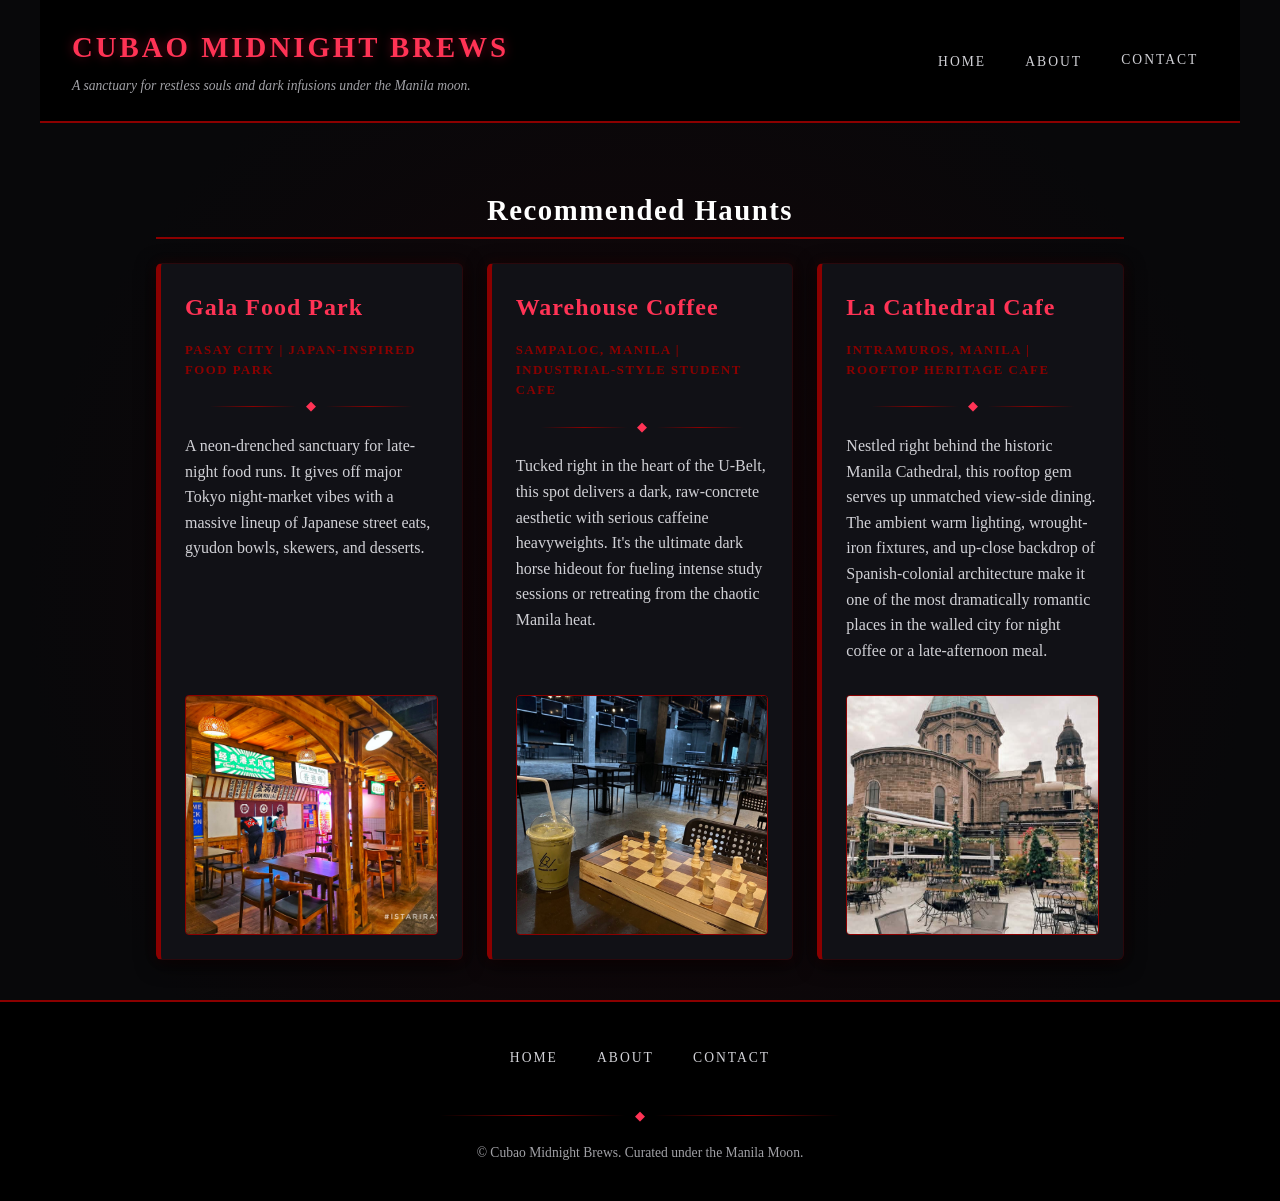
==== commit b1a0c8e0: "i fixed the stacking problem of the header and added a gothic divider to separate the header from th" ====
--- a/index.html
+++ b/index.html
@@ -4,12 +4,11 @@
 
 <body>
 
-  <header>
-    <h1>Cubao Midnight Brews</h1>
-    <p class="tagline">A sanctuary for restless souls and dark infusions under the Manila moon.</p>
-    
-    <div class="gothic-divider"><span>◆</span></div>
-
+  <header class="site-header">
+    <div class="brand-container">
+      <h1>Cubao Midnight Brews</h1>
+      <p class="tagline">A sanctuary for restless souls and dark infusions under the Manila moon.</p>
+    </div>
     <nav>
       <ul>
         <li><a href="index.html">Home</a></li>
--- a/style.css
+++ b/style.css
@@ -1,17 +1,22 @@
-/* variables */
+/* variables & contrast adjustments */
 :root {
   --bg-color: #08080a;
   --card-bg: #111116;
   --text-main: #d1d1d6;
-  --text-muted: #8e8e93;
+  --text-muted: #a1a1a6;
   --accent-crimson: #8b0000;
-  --accent-glow: #ff1a40;
+  --accent-glow: #ff3355;
   --border-color: #2a080c;
 }
 
 /* base styles */
 *, *::before, *::after {
   box-sizing: border-box;
+}
+
+html, body {
+  width: 100%;
+  overflow-x: hidden;
 }
 
 body {
@@ -29,12 +34,12 @@
 }
 
 h1 {
-  font-size: 2.5rem;
+  font-size: 1.8rem;
   color: var(--accent-glow);
   text-transform: uppercase;
-  letter-spacing: 4px;
-  text-shadow: 0 0 15px rgba(255, 26, 64, 0.4);
-  margin: 0 0 0.3rem 0;
+  letter-spacing: 3px;
+  text-shadow: 0 0 12px rgba(255, 26, 64, 0.4);
+  margin: 0;
 }
 
 h2 {
@@ -50,8 +55,8 @@
 .tagline {
   font-style: italic;
   color: var(--text-muted);
-  margin: 0 0 1rem 0;
-  font-size: 0.95rem;
+  margin: 0;
+  font-size: 0.85rem;
 }
 
 .gothic-divider {
@@ -78,17 +83,29 @@
 }
 
 /* layout regions */
-header {
-  width: 100%;
+header,
+.site-header {
+  width: 100%;
+  max-width: 1200px;
   background: #000000;
   border-bottom: 2px solid var(--accent-crimson);
-  padding: 2rem 1rem 1.5rem 1rem;
-  text-align: center;
+  padding: 1.5rem 2rem;
+  display: flex;
+  justify-content: space-between;
+  align-items: center;
+  gap: 2rem;
+  margin: 0 auto;
+}
+
+.brand-container {
+  display: flex;
+  flex-direction: column;
+  gap: 0.3rem;
 }
 
 main {
   width: 100%;
-  max-width: 950px;
+  max-width: 1000px;
   padding: 2.5rem 1rem;
   flex: 1 0 auto;
 }
@@ -104,47 +121,138 @@
   margin-top: auto;
 }
 
-/* navigation */
-nav {
-  width: 100%;
-  display: flex;
-  justify-content: center;
-}
-
-nav ul {
-  list-style: none;
-  padding: 0;
-  margin: 1rem 0;
-  display: flex;
-  justify-content: center;
+/* Navigation fixes */
+.site-header nav {
+  display: flex;
   align-items: center;
-  gap: 2rem;
-}
-
-nav li {
-  display: inline-block;
-}
-
-nav a {
-  color: var(--text-main);
-  text-decoration: none;
+}
+
+.site-header nav ul {
+  list-style: none !important;
+  padding: 0 !important;
+  margin: 0 !important;
+  display: flex !important;
+  flex-direction: row !important;
+  gap: 20px !important;
+  align-items: center !important;
+}
+
+/* Footer / bottom navigation centering */
+body > nav,
+footer nav,
+.footer-nav {
+  width: 100% !important;
+  display: flex !important;
+  justify-content: center !important;
+  align-items: center !important;
+}
+
+body > nav ul,
+footer nav ul,
+.footer-nav ul {
+  display: flex !important;
+  flex-direction: row !important;
+  justify-content: center !important;
+  align-items: center !important;
+  list-style: none !important;
+  padding: 0 !important;
+  margin: 0 auto !important;
+  gap: 20px !important;
+}
+
+nav a,
+nav a:link,
+nav a:visited,
+nav a:active {
+  color: var(--text-main) !important;
+  background: transparent !important;
+  background-color: transparent !important;
+  border: none !important;
+  border-radius: 0 !important;
+  outline: none !important;
+  box-shadow: none !important;
+  text-decoration: none !important;
   text-transform: uppercase;
   font-size: 0.85rem;
   letter-spacing: 2px;
   padding: 0.3rem 0.6rem;
-  transition: all 0.3s ease;
-}
-
-nav a:hover,
+  transition: color 0.3s ease, border-color 0.3s ease;
+}
+
+nav a:hover {
+  color: var(--accent-glow) !important;
+  border-bottom: 2px solid var(--accent-glow) !important;
+  background: transparent !important;
+  background-color: transparent !important;
+  text-shadow: 0 0 8px rgba(255, 26, 64, 0.6);
+}
+
 nav a:focus {
+  outline: none !important;
+  background: transparent !important;
+  background-color: transparent !important;
+  box-shadow: none !important;
+}
+
+/* horizontally & vertically centered element */
+.centered-banner {
+  height: 200px;
+  display: flex;
+  justify-content: center;
+  align-items: center;
+  text-align: center;
+  background-color: var(--card-bg);
+  border: 1px solid var(--accent-crimson);
+  border-radius: 6px;
+  margin: 2rem 0;
+  box-shadow: 0 0 15px rgba(139, 0, 0, 0.3);
+}
+
+/* responsive grid layout via flexbox */
+.places-grid,
+.haunts-grid,
+section.grid {
+  display: flex;
+  flex-wrap: wrap;
+  gap: 24px;
+  width: 100%;
+}
+
+/* place cards responsive flex rules */
+.place-card,
+article {
+  flex: 1 1 240px;
+  background-color: var(--card-bg);
+  border-radius: 6px;
+  padding: 1.5rem;
+  border-left: 5px solid var(--accent-crimson);
+  border-top: 1px solid var(--border-color);
+  border-right: 1px solid var(--border-color);
+  border-bottom: 1px solid var(--border-color);
+  display: flex;
+  flex-direction: column;
+  justify-content: space-between;
+  box-shadow: 0 4px 20px rgba(0, 0, 0, 0.9), 0 0 12px rgba(139, 0, 0, 0.2);
+  transition: transform 0.3s ease, box-shadow 0.3s ease, border-color 0.3s ease;
+  overflow: hidden;
+}
+
+.place-card:hover,
+article:hover {
+  transform: translateY(-4px);
+  box-shadow: 0 6px 25px rgba(0, 0, 0, 0.95), 0 0 18px rgba(255, 26, 64, 0.35);
+  border-left-color: var(--accent-glow);
+}
+
+.place-card .place-title,
+.place-card h3,
+article h3 {
+  font-size: 1.5rem;
   color: var(--accent-glow);
-  border-bottom: 2px solid var(--accent-glow);
-  text-shadow: 0 0 8px rgba(255, 26, 64, 0.6);
-  outline: none;
-}
-
-/* components */
-/* index grid & entry cards */
+  margin: 0 0 0.4rem 0;
+  letter-spacing: 1px;
+}
+
 .location-tag {
   font-size: 0.8rem;
   text-transform: uppercase;
@@ -152,60 +260,76 @@
   color: var(--accent-crimson);
   font-weight: bold;
   margin-bottom: 0.8rem;
-  text-align: center;
-}
-
-.places-grid {
-  display: grid;
-  grid-template-columns: repeat(2, 1fr);
-  gap: 2rem;
-  width: 100%;
-}
-
-.places-grid article {
-  background: var(--card-bg);
-  border: 1px solid var(--border-color);
-  border-radius: 4px;
-  padding: 1.8rem;
-  display: flex;
-  flex-direction: column;
-  justify-content: space-between;
-  text-align: center;
-  box-shadow: 0 4px 20px rgba(0, 0, 0, 0.9), 0 0 12px rgba(139, 0, 0, 0.2);
-  transition: transform 0.3s ease, box-shadow 0.3s ease, border-color 0.3s ease;
-}
-
-.places-grid article:hover {
-  transform: translateY(-4px);
-  box-shadow: 0 6px 25px rgba(0, 0, 0, 0.95), 0 0 18px rgba(255, 26, 64, 0.35);
-  border-color: var(--accent-crimson);
-}
-
-.places-grid h3 {
-  font-size: 1.4rem;
-  color: var(--accent-glow);
-  margin-bottom: 0.2rem;
-}
-
-.places-grid img {
-  width: 100%;
-  height: 280px;
+}
+
+/* general content image constraints */
+.place-card img,
+.detail-card img,
+article img:not(.curator-img):not(.contact-img):not(.profile-pic) {
+  max-width: 100%;
+  width: 100%;
+  height: 240px;
   object-fit: cover;
   border-radius: 4px;
   border: 1px solid var(--accent-crimson);
-  margin-top: 1.2rem;
-  box-shadow: 0 4px 15px rgba(0, 0, 0, 0.8);
-}
-
+  margin-top: 1rem;
+  display: block;
+}
+
+/* LARGER, STYLISH SQUARE OWNER PHOTO FIX */
+img[src*="owner_photo.jpg"],
+.curator-img,
+.contact-img,
+.profile-pic {
+  width: 280px !important;
+  height: 280px !important;
+  object-fit: cover !important;
+  object-position: center top !important;
+  border-radius: 12px !important;
+  border: 2px solid var(--accent-crimson) !important;
+  box-shadow: 0 0 25px rgba(139, 0, 0, 0.6), inset 0 0 12px rgba(0, 0, 0, 0.8);
+  margin: 1.5rem auto !important;
+  display: block !important;
+  filter: contrast(1.1) brightness(0.95);
+  transition: transform 0.3s ease, border-color 0.3s ease, box-shadow 0.3s ease;
+}
+
+img[src*="owner_photo.jpg"]:hover,
+.curator-img:hover,
+.contact-img:hover,
+.profile-pic:hover {
+  border-color: var(--accent-glow) !important;
+  box-shadow: 0 0 30px rgba(255, 51, 85, 0.8);
+  transform: scale(1.02);
+}
+
+/* CENTERED CURATOR BIO / SUBTITLE */
+.about-card p,
+.contact-card p,
+.curator-subtitle,
+.profile-subtitle,
+.about-card > p:first-of-type,
+.contact-card > p:first-of-type {
+  text-align: center !important;
+  display: block;
+  width: 100%;
+}
+
+/* FULL CARD CLICKABLE FIX */
+.place-card,
 .clickable-card {
   position: relative;
 }
 
+.place-card a,
 .card-title-link {
   color: var(--accent-glow);
-  text-decoration: none;
-}
-
+  text-decoration: none !important;
+  border-bottom: none !important;
+  background: transparent !important;
+}
+
+.place-card a::after,
 .card-title-link::after {
   content: "";
   position: absolute;
@@ -216,63 +340,179 @@
   z-index: 1;
 }
 
-/* about, place detail, & form cards */
+.place-card p,
+.place-card .location-tag {
+  position: relative;
+  z-index: 2;
+}
+
+/* suggest a place button */
+.btn-container,
+.suggest-container,
+p:has(> a.btn-suggest),
+p:has(> a[href*="suggest"]),
+td:has(> a.btn-suggest) {
+  display: flex;
+  justify-content: center;
+  width: 100%;
+  margin: 1.5rem 0 0.5rem 0;
+}
+
+a.btn-suggest,
+a.btn-action,
+.suggest-link,
+a[href*="suggest-form.html"],
+a[href*="contact.html"] {
+  display: inline-block;
+  background-color: #120305;
+  color: var(--accent-glow) !important;
+  border: 1px solid var(--accent-crimson);
+  padding: 0.75rem 1.8rem;
+  border-radius: 4px;
+  font-family: 'Georgia', serif;
+  font-size: 0.85rem;
+  text-transform: uppercase;
+  letter-spacing: 2px;
+  text-decoration: none !important;
+  text-align: center;
+  margin: 1rem auto;
+  transition: all 0.3s ease;
+  box-shadow: 0 0 8px rgba(139, 0, 0, 0.2);
+}
+
+a.btn-suggest:hover,
+a.btn-action:hover,
+.suggest-link:hover,
+a[href*="suggest-form.html"]:hover,
+a[href*="contact.html"]:hover {
+  background-color: var(--accent-crimson);
+  color: #ffffff !important;
+  border-color: var(--accent-glow);
+  box-shadow: 0 0 15px rgba(255, 51, 85, 0.5);
+  transform: translateY(-2px);
+}
+
+/* form & card styles */
 .about-card,
 .detail-card,
 .contact-card,
 .form-card {
   background: var(--card-bg);
   border: 1px solid var(--border-color);
+  border-left: 5px solid var(--accent-crimson);
+  border-radius: 6px;
+  padding: 2rem;
+  box-shadow: 0 4px 20px rgba(0, 0, 0, 0.9);
+  text-align: center;
+}
+
+.about-card *,
+.contact-card * {
+  text-align: center;
+}
+
+.about-card ul,
+.contact-card ul {
+  display: inline-block;
+  text-align: left;
+}
+
+form {
+  width: 100%;
+  display: flex;
+  flex-direction: column;
+  gap: 1.5rem;
+  text-align: left;
+}
+
+fieldset {
+  border: 1px solid var(--border-color);
+  border-radius: 6px;
+  padding: 1.5rem;
+  background: #0d0d11;
+  margin: 0;
+}
+
+legend {
+  color: var(--accent-glow);
+  text-transform: uppercase;
+  font-size: 0.9rem;
+  letter-spacing: 1.5px;
+  padding: 0 0.6rem;
+  font-weight: bold;
+}
+
+.form-group {
+  display: flex;
+  flex-direction: column;
+  gap: 0.5rem;
+  margin-bottom: 1rem;
+}
+
+label {
+  color: var(--text-main);
+  font-size: 0.95rem;
+  letter-spacing: 0.5px;
+}
+
+input[type="text"],
+input[type="email"],
+select,
+textarea {
+  width: 100%;
+  background: #050507;
+  border: 1px solid var(--border-color);
+  color: #ffffff;
+  padding: 0.85rem 1rem;
   border-radius: 4px;
-  padding: 2.5rem;
-  box-shadow: 0 4px 20px rgba(0, 0, 0, 0.9), 0 0 12px rgba(139, 0, 0, 0.2);
-}
-
-.about-card,
-.contact-card {
-  display: flex;
-  flex-direction: column;
-  align-items: center;
-}
-
-.about-card p,
-.description {
-  text-align: justify;
-  margin-bottom: 1.2rem;
-  font-size: 1.05rem;
-}
-
-.about-card img {
-  width: 260px;
-  height: 260px;
-  object-fit: cover;
-  border-radius: 8px;
-  border: 2px solid var(--accent-crimson);
-  margin: 1.5rem 0;
-  box-shadow: 0 0 20px rgba(255, 26, 64, 0.25);
-}
-
-.contact-card img {
-  width: 150px;
-  height: 150px;
-  object-fit: cover;
-  border-radius: 50%;
-  border: 2px solid var(--accent-crimson);
-  margin: 0.5rem 0 1.5rem 0;
-  box-shadow: 0 0 15px rgba(255, 26, 64, 0.3);
-}
-
-.hero-image {
-  width: 100%;
-  max-height: 450px;
-  object-fit: cover;
+  font-family: inherit;
+  font-size: 1rem;
+}
+
+textarea {
+  resize: vertical;
+  min-height: 130px;
+}
+
+input:focus,
+textarea:focus,
+select:focus {
+  outline: 3px solid var(--accent-glow);
+  outline-offset: 2px;
+  border-color: var(--accent-glow);
+}
+
+.submit-btn,
+button[type="submit"] {
+  display: inline-block;
+  width: 100%;
+  background-color: var(--accent-crimson);
+  color: #ffffff;
+  padding: 0.9rem 1.8rem;
+  border: none;
+  cursor: pointer;
   border-radius: 4px;
-  border: 2px solid var(--accent-crimson);
-  margin: 1.5rem 0;
-  box-shadow: 0 0 20px rgba(255, 26, 64, 0.2);
-}
-
-/* tables */
+  font-family: 'Georgia', serif;
+  font-size: 1rem;
+  text-transform: uppercase;
+  letter-spacing: 2px;
+  font-weight: bold;
+  transition: background-color 0.3s ease, box-shadow 0.3s ease;
+}
+
+.submit-btn:hover,
+button[type="submit"]:hover {
+  background-color: var(--accent-glow);
+  box-shadow: 0 0 15px rgba(255, 26, 64, 0.6);
+}
+
+.submit-btn:focus,
+button[type="submit"]:focus {
+  outline: 3px solid var(--accent-glow);
+  outline-offset: 2px;
+}
+
+/* table styles */
 .details-table {
   width: 100%;
   border-collapse: collapse;
@@ -294,147 +534,29 @@
   text-transform: uppercase;
   font-size: 0.85rem;
   letter-spacing: 1px;
-  width: 30%;
-}
-
-.details-table td {
-  color: var(--text-main);
-  font-size: 0.95rem;
-}
-
-/* forms & buttons */
-form {
-  width: 100%;
-  display: flex;
-  flex-direction: column;
-  gap: 1.2rem;
-}
-
-fieldset {
-  border: 1px solid var(--border-color);
-  border-radius: 4px;
-  padding: 1.5rem;
-  background: #0d0d11;
-  margin: 0;
-}
-
-legend {
-  color: var(--accent-glow);
-  text-transform: uppercase;
-  font-size: 0.85rem;
-  letter-spacing: 1.5px;
-  padding: 0 0.5rem;
-  font-weight: bold;
-}
-
-.form-group {
-  display: flex;
-  flex-direction: column;
-  gap: 0.4rem;
-}
-
-label {
-  color: var(--text-main);
-  font-size: 0.9rem;
-  letter-spacing: 0.5px;
-  cursor: pointer;
-}
-
-input[type="text"],
-input[type="email"],
-select,
-textarea {
-  width: 100%;
-  background: #050507;
-  border: 1px solid var(--border-color);
-  color: #ffffff;
-  padding: 0.75rem;
-  border-radius: 4px;
-  font-family: inherit;
-  font-size: 0.95rem;
-  transition: border-color 0.3s ease, box-shadow 0.3s ease;
-}
-
-select option {
-  background: #111116;
-  color: #ffffff;
-}
-
-input[type="text"]:focus,
-input[type="email"]:focus,
-select:focus,
-textarea:focus {
-  outline: none;
-  border-color: var(--accent-glow);
-  box-shadow: 0 0 8px rgba(255, 26, 64, 0.4);
-}
-
-textarea {
-  resize: vertical;
-  min-height: 120px;
-}
-
-.options-list {
-  display: flex;
-  flex-direction: column;
-  gap: 0.6rem;
-  margin-top: 0.5rem;
-}
-
-.option-label {
-  display: flex;
-  align-items: center;
-  gap: 0.6rem;
-  cursor: pointer;
-  font-size: 0.95rem;
-}
-
-.option-label input {
-  accent-color: var(--accent-glow);
-  cursor: pointer;
-}
-
-.submit-btn,
-.suggest-btn {
-  display: inline-block;
-  width: 100%;
-  background: var(--card-bg);
-  color: var(--accent-glow);
-  border: 1px solid var(--accent-crimson);
-  padding: 0.8rem 1.8rem;
-  font-family: 'Georgia', serif;
-  font-size: 1rem;
-  text-transform: uppercase;
-  letter-spacing: 2px;
-  text-decoration: none;
-  text-align: center;
-  border-radius: 4px;
-  cursor: pointer;
-  transition: all 0.3s ease;
-}
-
-.suggest-box {
-  margin-top: 2.5rem;
-  text-align: center;
-}
-
-.submit-btn:hover,
-.submit-btn:focus,
-.suggest-btn:hover {
-  background: var(--accent-crimson);
-  color: #ffffff;
-  box-shadow: 0 0 15px rgba(255, 26, 64, 0.6);
-  outline: none;
-}
-
-/* responsive styles */
+}
+
+/* responsive media query overrides for mobile */
 @media (max-width: 768px) {
-  .places-grid {
-    grid-template-columns: 1fr;
+  .site-header,
+  header {
+    flex-direction: column;
+    gap: 1rem;
+    text-align: center;
   }
-  
-  .about-card img {
-    width: 200px;
-    height: 200px;
+
+  .site-header nav {
+    justify-content: center;
+  }
+
+  body > nav,
+  footer nav,
+  .footer-nav {
+    justify-content: center;
+  }
+
+  .place-card,
+  article {
+    flex: 1 1 100%;
   }
 }
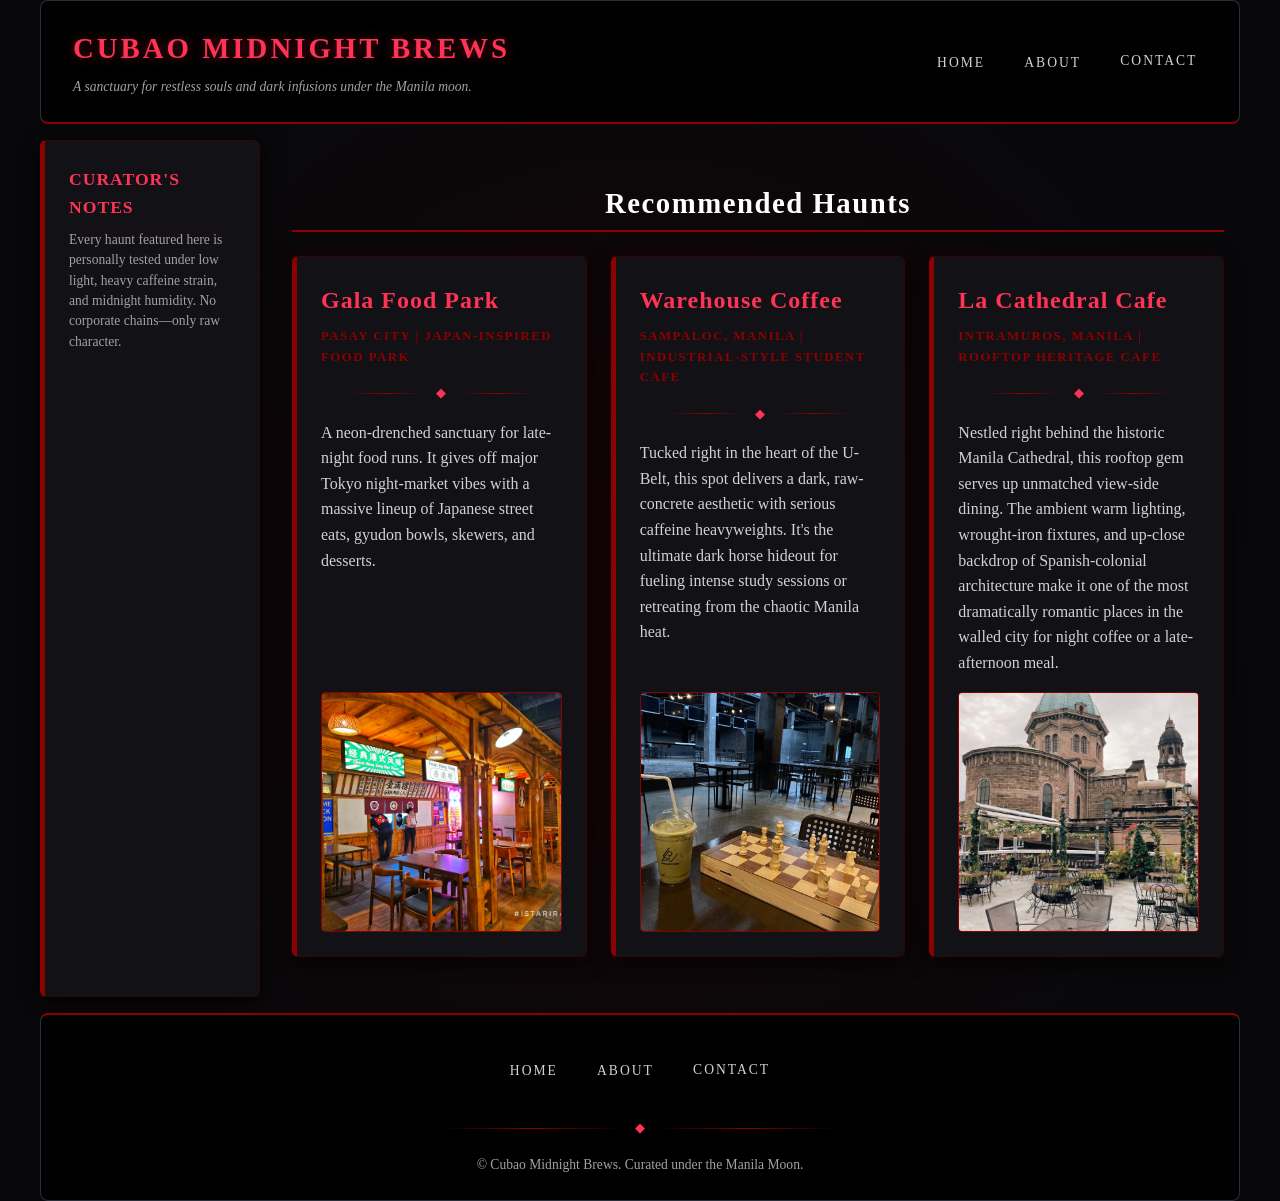
==== commit 2a0a0562: "added a side bar to the website and added a new page for the warehouse coffee place. Also updated th" ====
--- a/index.html
+++ b/index.html
@@ -1,77 +1,89 @@
+<!DOCTYPE html>
+<html lang="en">
 <head>
+  <meta charset="UTF-8">
+  <meta name="viewport" content="width=device-width, initial-scale=1.0">
+  <title>Cubao Midnight Brews</title>
   <link rel="stylesheet" href="style.css">
 </head>
 
 <body>
 
-  <header class="site-header">
-    <div class="brand-container">
-      <h1>Cubao Midnight Brews</h1>
-      <p class="tagline">A sanctuary for restless souls and dark infusions under the Manila moon.</p>
-    </div>
-    <nav>
-      <ul>
-        <li><a href="index.html">Home</a></li>
-        <li><a href="about.html">About</a></li>
-        <li><a href="contact.html">Contact</a></li>
-      </ul>
-    </nav>
-  </header>
+  <div class="page">
+    <header class="site-header">
+      <div class="brand-container">
+        <h1>Cubao Midnight Brews</h1>
+        <p class="tagline">A sanctuary for restless souls and dark infusions under the Manila moon.</p>
+      </div>
+      <nav>
+        <ul>
+          <li><a href="index.html">Home</a></li>
+          <li><a href="about.html">About</a></li>
+          <li><a href="contact.html">Contact</a></li>
+        </ul>
+      </nav>
+    </header>
 
-  <main>
-    <h2>Recommended Haunts</h2>
+    <aside class="sidebar">
+      <h3>Curator's Notes</h3>
+      <p>Every haunt featured here is personally tested under low light, heavy caffeine strain, and midnight humidity. No corporate chains—only raw character.</p>
+    </aside>
 
-    <div class="places-grid">
-      
-      <article class="clickable-card">
-        <div>
-          <h3>
-            <a href="places/gala-food-park.html" class="card-title-link">Gala Food Park</a>
-          </h3>
-          <p class="location-tag">Pasay City | Japan-Inspired Food Park</p>
-          <div class="gothic-divider"><span>◆</span></div>
-          <p>A neon-drenched sanctuary for late-night food runs. It gives off major Tokyo night-market vibes with a massive lineup of Japanese street eats, gyudon bowls, skewers, and desserts.</p>
-        </div>
-        <img src="images/gala_food_park.jpeg" alt="Gala Food Park">
-      </article>
+    <main>
+      <h2>Recommended Haunts</h2>
 
-      <article class="clickable-card">
-        <div>
-          <h3>
-            <a href="places/warehouse-coffee.html" class="card-title-link">Warehouse Coffee</a>
-          </h3>
-          <p class="location-tag">Sampaloc, Manila | Industrial-Style Student Cafe</p>
-          <div class="gothic-divider"><span>◆</span></div>
-          <p>Tucked right in the heart of the U-Belt, this spot delivers a dark, raw-concrete aesthetic with serious caffeine heavyweights. It's the ultimate dark horse hideout for fueling intense study sessions or retreating from the chaotic Manila heat.</p>
-        </div>
-        <img src="images/warehouse_coffee.jpg" alt="Warehouse Coffee">
-      </article>
+      <div class="places-grid">
+        
+        <article class="clickable-card">
+          <div>
+            <h3>
+              <a href="places/gala-food-park.html" class="card-title-link">Gala Food Park</a>
+            </h3>
+            <p class="location-tag">Pasay City | Japan-Inspired Food Park</p>
+            <div class="gothic-divider"><span>◆</span></div>
+            <p>A neon-drenched sanctuary for late-night food runs. It gives off major Tokyo night-market vibes with a massive lineup of Japanese street eats, gyudon bowls, skewers, and desserts.</p>
+          </div>
+          <img src="images/gala_food_park.jpeg" alt="Gala Food Park">
+        </article>
 
-      <article class="clickable-card">
-        <div>
-          <h3>
-            <a href="places/la-cathedral.html" class="card-title-link">La Cathedral Cafe</a>
-          </h3>
-          <p class="location-tag">Intramuros, Manila | Rooftop Heritage Cafe</p>
-          <div class="gothic-divider"><span>◆</span></div>
-          <p>Nestled right behind the historic Manila Cathedral, this rooftop gem serves up unmatched view-side dining. The ambient warm lighting, wrought-iron fixtures, and up-close backdrop of Spanish-colonial architecture make it one of the most dramatically romantic places in the walled city for night coffee or a late-afternoon meal.</p>
-        </div>
-        <img src="images/la_cathedral.jpg" alt="La Cathedral Cafe">
-      </article>
-    </div>
-  </main>
+        <article class="clickable-card">
+          <div>
+            <h3>
+              <a href="places/warehouse-coffee.html" class="card-title-link">Warehouse Coffee</a>
+            </h3>
+            <p class="location-tag">Sampaloc, Manila | Industrial-Style Student Cafe</p>
+            <div class="gothic-divider"><span>◆</span></div>
+            <p>Tucked right in the heart of the U-Belt, this spot delivers a dark, raw-concrete aesthetic with serious caffeine heavyweights. It's the ultimate dark horse hideout for fueling intense study sessions or retreating from the chaotic Manila heat.</p>
+          </div>
+          <img src="images/warehouse_coffee.jpg" alt="Warehouse Coffee">
+        </article>
 
-  <footer>
-    <nav>
-      <ul>
-        <li><a href="index.html">Home</a></li>
-        <li><a href="about.html">About</a></li>
-        <li><a href="contact.html">Contact</a></li>
-      </ul>
-    </nav>
-    <div class="gothic-divider"><span>◆</span></div>
-    <p>&copy; Cubao Midnight Brews. Curated under the Manila Moon.</p>
-  </footer>
+        <article class="clickable-card">
+          <div>
+            <h3>
+              <a href="places/la-cathedral.html" class="card-title-link">La Cathedral Cafe</a>
+            </h3>
+            <p class="location-tag">Intramuros, Manila | Rooftop Heritage Cafe</p>
+            <div class="gothic-divider"><span>◆</span></div>
+            <p>Nestled right behind the historic Manila Cathedral, this rooftop gem serves up unmatched view-side dining. The ambient warm lighting, wrought-iron fixtures, and up-close backdrop of Spanish-colonial architecture make it one of the most dramatically romantic places in the walled city for night coffee or a late-afternoon meal.</p>
+          </div>
+          <img src="images/la_cathedral.jpg" alt="La Cathedral Cafe">
+        </article>
+      </div>
+    </main>
+
+    <footer>
+      <nav>
+        <ul>
+          <li><a href="index.html">Home</a></li>
+          <li><a href="about.html">About</a></li>
+          <li><a href="contact.html">Contact</a></li>
+        </ul>
+      </nav>
+      <div class="gothic-divider"><span>◆</span></div>
+      <p>&copy; Cubao Midnight Brews. Curated under the Manila Moon.</p>
+    </footer>
+  </div>
 
 </body>
 </html>
--- a/style.css
+++ b/style.css
@@ -9,6 +9,90 @@
   --border-color: #2a080c;
 }
 
+/* css reset & global box sizing */
+*, *::before, *::after {
+  box-sizing: border-box;
+  margin: 0;
+  padding: 0;
+}
+
+body {
+  font-family: 'Segoe UI', Tahoma, Geneva, Verdana, sans-serif;
+  background-color: #0f1115;
+  color: #e1e1e6;
+  line-height: 1.6;
+  padding: 1rem;
+}
+
+/* base: mobile layout (single column, stacked) */
+.page {
+  display: grid;
+  grid-template-columns: 1fr;
+  grid-template-areas:
+    "masthead"
+    "main"
+    "side"
+    "foot";
+  gap: 1.5rem;
+  max-width: 1100px;
+  margin: 0 auto;
+}
+
+.site-header {
+  grid-area: masthead;
+  background-color: #161920;
+  padding: 1.5rem;
+  border-radius: 8px;
+  border: 1px solid #2a2e39;
+  text-align: center;
+}
+
+main {
+  grid-area: main;
+}
+
+.sidebar {
+  grid-area: side;
+  background-color: #161920;
+  padding: 1.5rem;
+  border-radius: 8px;
+  border: 1px solid #2a2e39;
+}
+
+footer {
+  grid-area: foot;
+  background-color: #161920;
+  padding: 1.5rem;
+  border-radius: 8px;
+  border: 1px solid #2a2e39;
+  text-align: center;
+}
+
+/* enhance at tablet and up (min-width: 700px) */
+@media (min-width: 700px) {
+  .page {
+    grid-template-columns: 220px 1fr;
+    grid-template-areas:
+      "masthead masthead"
+      "side     main"
+      "foot     foot";
+  }
+  
+  .site-header {
+    text-align: left;
+    display: flex;
+    justify-content: space-between;
+    align-items: center;
+  }
+}
+
+/* responsive place card grid */
+.places-grid {
+  display: grid;
+  grid-template-columns: repeat(auto-fit, minmax(280px, 1fr));
+  gap: 1.5rem;
+  margin-top: 1rem;
+}
 /* base styles */
 *, *::before, *::after {
   box-sizing: border-box;
@@ -17,6 +101,52 @@
 html, body {
   width: 100%;
   overflow-x: hidden;
+}
+
+/* page grid skeleton */
+.page {
+  display: grid;
+  grid-template-columns: 220px 1fr;
+  grid-template-areas:
+    "masthead masthead"
+    "side     main"
+    "foot     foot";
+  gap: 16px;
+  width: 100%;
+  max-width: 1200px;
+  margin: 0 auto;
+}
+
+header { grid-area: masthead; }
+aside  { grid-area: side; }
+main   { grid-area: main; }
+footer { grid-area: foot; }
+
+/* Sidebar Component Styling */
+.sidebar {
+  background-color: var(--card-bg);
+  border: 1px solid var(--border-color);
+  border-left: 5px solid var(--accent-crimson);
+  padding: 1.5rem;
+  border-radius: 6px;
+  box-shadow: 0 4px 20px rgba(0, 0, 0, 0.9);
+}
+
+.sidebar h3 {
+  font-size: 1.1rem;
+  color: var(--accent-glow);
+  text-transform: uppercase;
+  letter-spacing: 1px;
+  margin-top: 0;
+  border-bottom: 1px solid var(--border-color);
+  padding-bottom: 0.5rem;
+}
+
+.sidebar p {
+  font-size: 0.85rem;
+  color: var(--text-muted);
+  line-height: 1.5;
+  margin-bottom: 0;
 }
 
 body {
@@ -534,6 +664,8 @@
   text-transform: uppercase;
   font-size: 0.85rem;
   letter-spacing: 1px;
+
+  
 }
 
 /* responsive media query overrides for mobile */
@@ -558,5 +690,6 @@
   .place-card,
   article {
     flex: 1 1 100%;
+
   }
 }
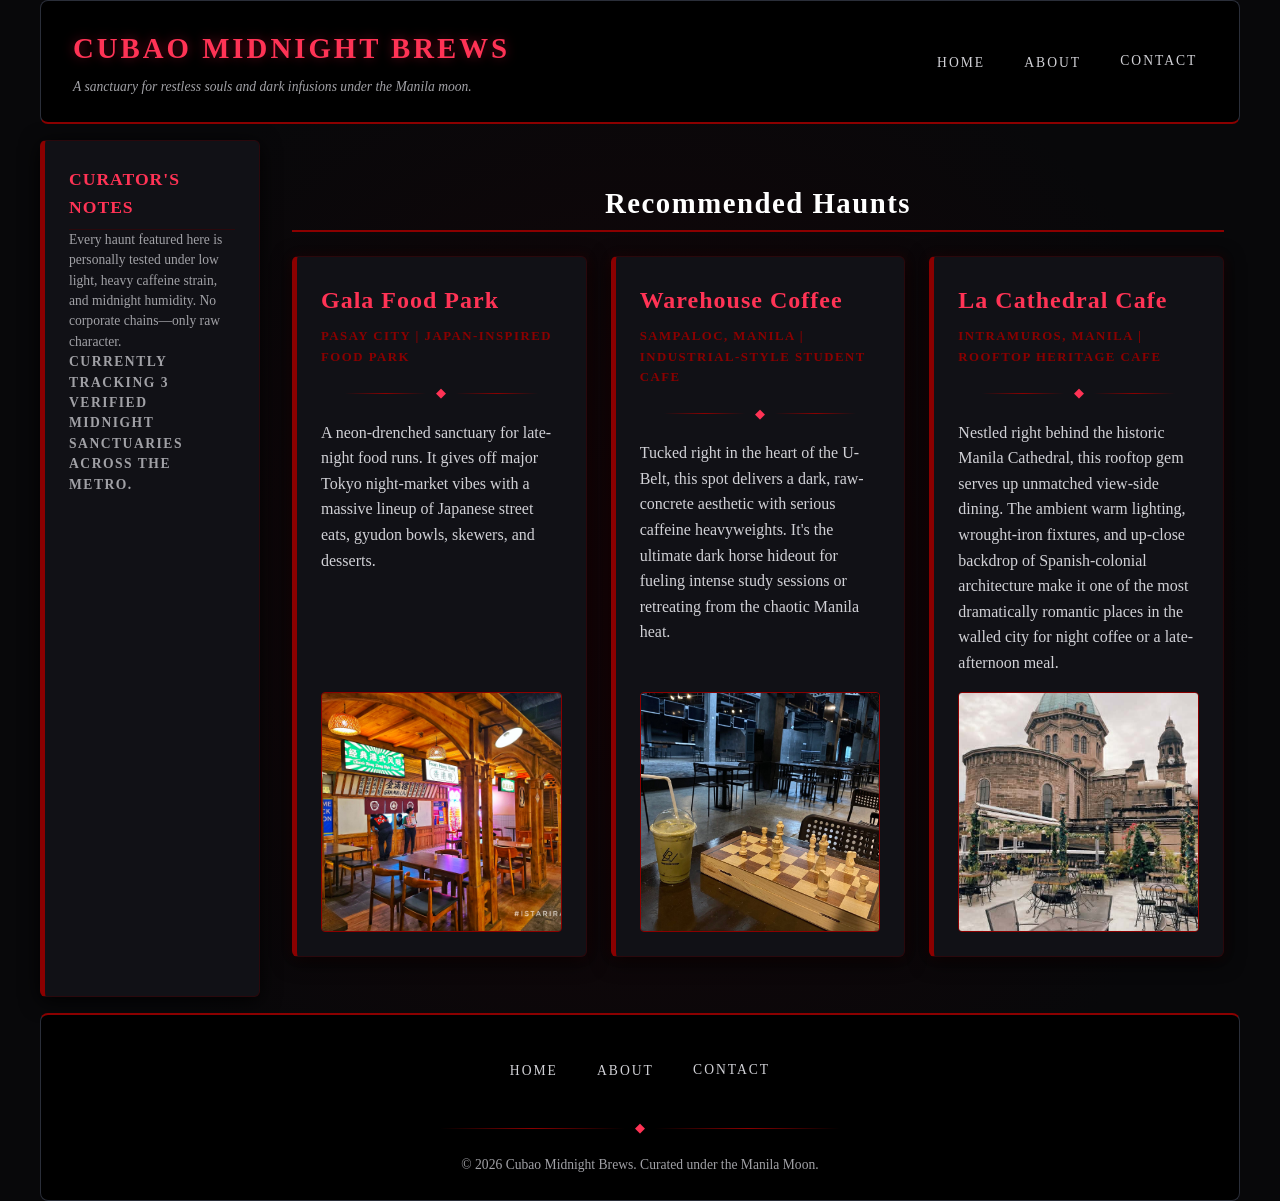
==== commit af3d2d7d: "i added a script.js file to dynamically update the copyright year and the number of locations on the" ====
--- a/index.html
+++ b/index.html
@@ -12,7 +12,7 @@
   <div class="page">
     <header class="site-header">
       <div class="brand-container">
-        <h1>Cubao Midnight Brews</h1>
+        <h1 id="brand-title">Cubao Midnight Brews</h1>
         <p class="tagline">A sanctuary for restless souls and dark infusions under the Manila moon.</p>
       </div>
       <nav>
@@ -27,6 +27,7 @@
     <aside class="sidebar">
       <h3>Curator's Notes</h3>
       <p>Every haunt featured here is personally tested under low light, heavy caffeine strain, and midnight humidity. No corporate chains—only raw character.</p>
+      <p id="computed-stats" class="location-tag"></p>
     </aside>
 
     <main>
@@ -81,9 +82,9 @@
         </ul>
       </nav>
       <div class="gothic-divider"><span>◆</span></div>
-      <p>&copy; Cubao Midnight Brews. Curated under the Manila Moon.</p>
+      <p id="dynamic-copyright">&copy; Cubao Midnight Brews. Curated under the Manila Moon.</p>
     </footer>
   </div>
-
+  <script src="script.js"></script>
 </body>
 </html>
